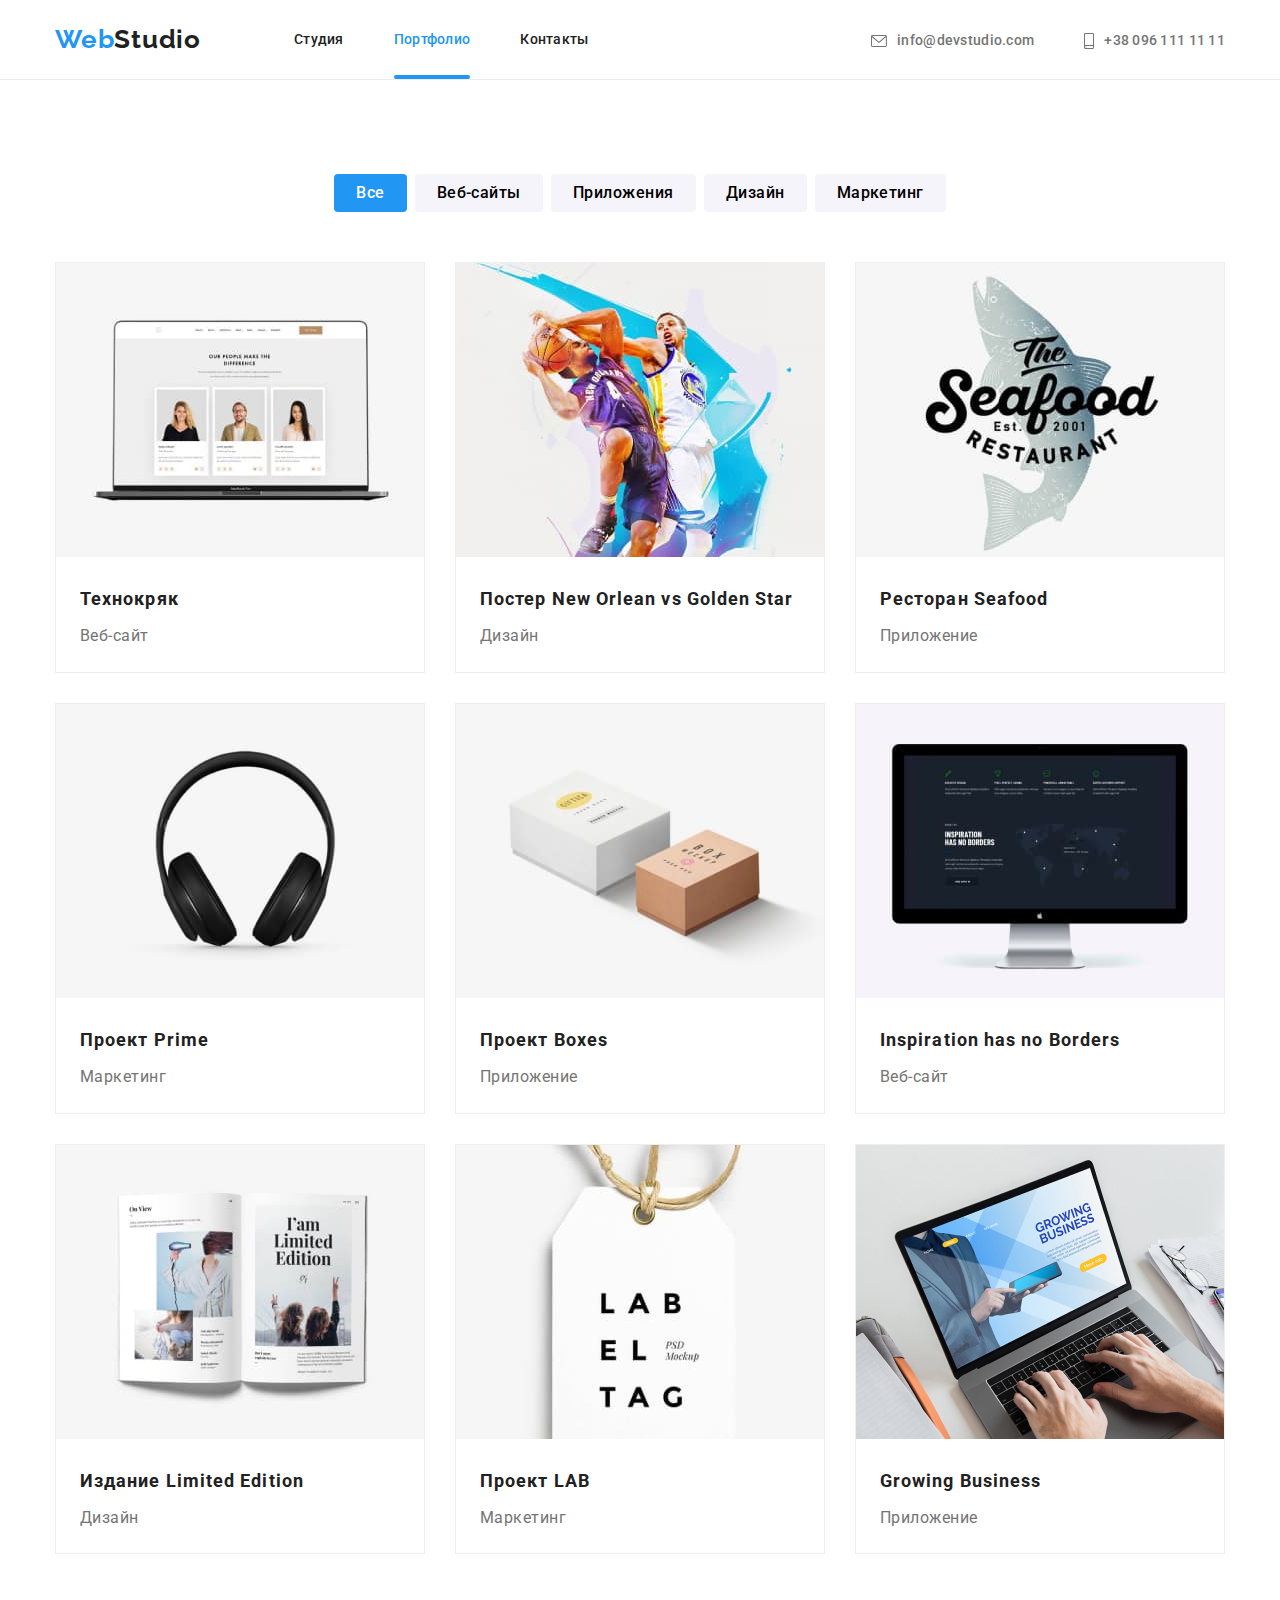
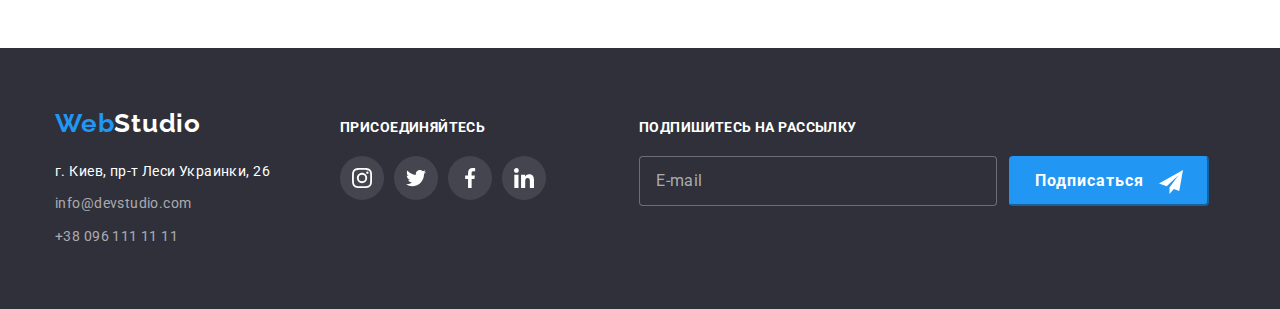
==== portfolio.html @ 37404b01 "Initial commit" ====
<!DOCTYPE html>
<html lang="ru">
<head>
    <meta charset="UTF-8">
    <meta http-equiv="X-UA-Compatible" content="IE=edge">
    <meta name="viewport" content="width=device-width, initial-scale=1.0">
    <title>WebStudio</title>
    <link rel="preconnect" href="https://fonts.googleapis.com">
    <link rel="preconnect" href="https://fonts.gstatic.com" crossorigin>
    <link href="https://fonts.googleapis.com/css2?family=Raleway:wght@700&family=Roboto:wght@400;500;700;900&display=swap" rel="stylesheet">
    <link rel="stylesheet" href="https://cdnjs.cloudflare.com/ajax/libs/modern-normalize/1.1.0/modern-normalize.min.css">
    <link rel="stylesheet" href="./css/styles.css">
    </head>
        <body>
            <header class="header-style">
                <div class="container main-nav">
                    <nav class="main-nav">
                        <a class="logo-head" href="/"><span class="logo-one">Web</span><span class="logo-dark">Studio</span></a>
                        <ul class="site-nav list">
                            <li class="item"><a href="./index.html" class="link">Студия</a></li>
                            <li class="item"><a href="./portfolio.html" class="link current">Портфолио</a></li>
                            <li class="item"><a href="#" class="link">Контакты</a></li>
                        </ul>
                    </nav>
                    <ul class="info list">
                        <li class="item">
                            <a class="link" href="mailto:info@devstudio.com"><svg class="info-svg" width="16" height="12">
                                    <use href="./images/icons.svg#icon-envelope"></use>
                                </svg>info@devstudio.com</a>
                        </li>
                        <li class="item">
                            <a class="link" href="tel:+380961111111"><svg class="info-svg" width="10" height="16">
                                    <use href="./images/icons.svg#icon-smartphone"></use>
                                </svg>+38 096 111 11 11</a>
                        </li>
                    </ul>
                </div>
            </header>
         <main>
        <section class="carousel">
            <div class="container">
            <!-- Надо спрятать H1 -->
            <h1 class="visually-hidden">Спрячем</h1>
            <ul class="list-button list">
                <li class="item"><button type="button" class="list-filter current">Все</button></li>
                <li class="item"><button type="button" class="list-filter">Веб-сайты</button></li>
                <li class="item"><button type="button" class="list-filter">Приложения</button></li>
                <li class="item"><button type="button" class="list-filter">Дизайн</button></li>
                <li class="item"><button type="button" class="list-filter">Маркетинг</button></li>
            </ul>
            </div>
            <div class="container">
                <ul class="examples list">
                <li class="examples-item">
                    <div class="examples-thumb">
                        <img src="./images/img-portfolio-1.jpg" width="370" height="294" alt="ноутбук">
                        <div class="examples-overlay" >
                        <p class="overflow-text">Ресурс предлагает комплексные предложения с разным уровнем функционала и сервисов. Все это позволит посетителю получить исчерпывающие сведения о компании или частном лице.</p>
                        </div>
                    </div>
                    <div class="block-style">
                        <h2 class="examples-hero">Технокряк</h2>
                        <p class="examples-text">Веб-сайт</p>
                    </div>
                </li>
                <li class="examples-item">
                    <div class="examples-thumb">
                    <img src="./images/img-portfolio-2.jpg" width="370" height="294" alt="два баскетболиcта">
                    <div class="examples-overlay">
                        <p class="overflow-text">Ресурс предлагает комплексные предложения с разным уровнем функционала и сервисов. Все это позволит посетителю получить исчерпывающие сведения о компании или частном лице.</p>
                    </div>
                    </div>
                    <div class="block-style">
                    <h2 class="examples-hero">Постер New Orlean vs Golden Star</h2>
                    <p class="examples-text">Дизайн</p>
                    </div>
                </li>
                <li class="examples-item">
                    <div class="examples-thumb">
                    <img src="./images/img-portfolio-3.jpg" width="370" height="294" alt="логотип ресторана Seafood">
                    <div class="examples-overlay">
                        <p class="overflow-text">Ресурс предлагает комплексные предложения с разным уровнем функционала и сервисов. Все это позволит посетителю получить исчерпывающие сведения о компании или частном лице.</p>
                    </div>
                    </div>
                    <div class="block-style">
                    <h2 class="examples-hero">Ресторан Seafood</h2>
                    <p class="examples-text">Приложение</p>
                    </div>
                </li>
                <li class="examples-item">
                    <div class="examples-thumb">
                    <img src="./images/img-portfolio-4.jpg" width="370" height="294" alt="наушники">
                    <div class="examples-overlay">
                        <p class="overflow-text">Ресурс предлагает комплексные предложения с разным уровнем функционала и сервисов. Все это позволит посетителю получить исчерпывающие сведения о компании или частном лице.</p>
                    </div>
                    </div>
                    <div class="block-style">
                    <h2 class="examples-hero">Проект Prime</h2>
                    <p class="examples-text">Маркетинг</p>
                    </div>
                </li>
                <li class="examples-item">
                    <div class="examples-thumb">
                    <img src="./images/img-portfolio-5.jpg" width="370" height="294" alt="упаковочные коробки">
                    <div class="examples-overlay">
                        <p class="overflow-text">Ресурс предлагает комплексные предложения с разным уровнем функционала и сервисов. Все это позволит посетителю получить исчерпывающие сведения о компании или частном лице.</p>
                    </div>
                    </div>
                    <div class="block-style">
                    <h2 class="examples-hero">Проект Boxes</h2>
                    <p class="examples-text">Приложение</p>
                    </div>
                </li>
                <li class="examples-item">
                    <div class="examples-thumb">
                    <img src="./images/img-portfolio-6.jpg" width="370" height="294" alt="монитор">
                    <div class="examples-overlay">
                        <p class="overflow-text">Ресурс предлагает комплексные предложения с разным уровнем функционала и сервисов. Все это позволит посетителю получить исчерпывающие сведения о компании или частном лице.</p>
                    </div>
                    </div>
                    <div class="block-style">
                    <h2 class="examples-hero" lang="en">Inspiration has no Borders</h2>
                    <p class="examples-text">Веб-сайт</p>
                    </div>
                </li>
                <li class="examples-item">
                    <div class="examples-thumb">
                    <img src="./images/img-portfolio-7.jpg" width="370" height="294" alt="журнал">
                    <div class="examples-overlay">
                        <p class="overflow-text">Ресурс предлагает комплексные предложения с разным уровнем функционала и сервисов. Все это позволит посетителю получить исчерпывающие сведения о компании или частном лице.</p>
                    </div>
                    </div>
                    <div class="block-style">
                    <h2 class="examples-hero">Издание Limited Edition</h2>
                    <p class="examples-text">Дизайн</p>
                    </div>
                </li>
                <li class="examples-item">
                    <div class="examples-thumb">
                    <img src="./images/img-portfolio-8.jpg" width="370" height="294" alt="бирка с названием лейбла">
                    <div class="examples-overlay">
                        <p class="overflow-text">Ресурс предлагает комплексные предложения с разным уровнем функционала и сервисов. Все это позволит посетителю получить исчерпывающие сведения о компании или частном лице.</p>
                    </div>
                    </div>
                    <div class="block-style">
                    <h2 class="examples-hero">Проект LAB</h2>
                    <p class="examples-text">Маркетинг</p>
                    </div>
                </li>
                <li class="examples-item">
                    <div class="examples-thumb">
                    <img src="./images/img-portfolio-9.jpg" width="370" height="294" alt="руки на клавиатуре ноутбука">
                    <div class="examples-overlay">
                        <p class="overflow-text">Ресурс предлагает комплексные предложения с разным уровнем функционала и сервисов. Все это позволит посетителю получить исчерпывающие сведения о компании или частном лице.</p>
                    </div>
                    </div>
                    <div class="block-style">
                    <h2 class="examples-hero" lang="en">Growing Business</h2>
                    <p class="examples-text">Приложение</p>
                    </div>
                </li>
                </ul>
                </div>
        </section>
    </main>
     <footer class="footer">
            <div class="container footer">
                <div class="adress-item">
                    <a class="logo-footer" href="/"><span class="logo-one">Web</span><span class="logo-white">Studio</span></a>
                    <address class="address">
                    <a class="address-location" href="https://goo.gl/maps/Z3MZNtVe45XxFBUFA" target="_blank" rel="noopener noreferrer ">г. Киев, пр-т Леси Украинки, 26</a>
                    <a class="address-info" href="mailto:info@devstudio.com">info@devstudio.com</a>
                    <a class="address-info" href="tel:+380961111111">+38 096 111 11 11</a>
                    </address>
                </div>
                <div class="social-item">
                    <h3 class="join-hero">ПРИСОЕДИНЯЙТЕСЬ</h3>
                        <div class="join-link">
                        <a class="link" href="#">
                            <svg class="join-svg" width="20" height="20">
                                <use href="./images/icons.svg#icon-instagram"></use>
                            </svg>
                        </a>
                        <a class="link" href="#">
                            <svg class="join-svg" width="20" height="20">
                                <use href="./images/icons.svg#icon-twitter"></use>
                            </svg>
                        </a>
                        <a class="link" href="#">
                            <svg class="join-svg" width="20" height="20">
                                <use href="./images/icons.svg#icon-facebook"></use>
                            </svg>
                        </a>
                        <a class="link" href="#">
                            <svg class="join-svg" width="20" height="20">
                                <use href="./images/icons.svg#icon-linkedin"></use>
                            </svg>
                        </a>
                        </div>
                    </div>
                    <div class="service-form">
                        <h3 class="mailing-hero">Подпишитесь на рассылку</h3>
                        <div>
                            <form class="input-form">
                                <div class="input-style">
                                    <label for="mail"></label>
                                    <input type="email" name="mail" id="mail" placeholder="E-mail">
                                    <div class="button-style">
                                        <button class="mailing-button" type="submit">Подписаться
                                            <svg class="service-icon" width="24" height="24">
                                                <use href="./images/icons.svg#icon-telegram"></use>
                                            </svg>
                                        </button>
                                    </div>
                                </div>
                        </div>
                </div>
        </footer>
</body>
</html>
---- css/styles.css ----
:root {
    --primary-text-color: #757575;
    --secondary-text-color: #212121;
    --color-logo: #2196F3;
    --white-color: #ffffff;
    --cursor-default: default;

}
body {
    font-family: 'Roboto', sans-serif, 'Arial', sans-serif;
    color: var(--primary-text-color);
    background-color: var(--white-color);
                            
}
.visually-hidden {
    position: absolute;
    width: 1px;
    height: 1px;
    margin: -1px;
    border: 0;
    padding: 0;
    white-space: nowrap;
    clip-path: inset(100%);
    clip: rect(0 0 0 0);
    overflow: hidden;
}
.list {
    list-style: none;
    margin: 0;
    padding: 0;
}                      
.container {
    width: 1200px;
    padding-left: 15px;
    padding-right: 15px;
    margin: 0 auto;
}
                                /* Header section */
.header-style {
    border-bottom: 1px solid #ECECEC;
}
.main-nav {
    display: flex;
    align-items: center;
}
                                    /* Logo */
.logo-head {
    text-decoration: none;
    cursor: var(--cursor-default);
}
.logo-one {
    color: var(--color-logo);
    font-family: 'Raleway';
    font-weight: 700;
    font-size: 26px;
    line-height: 1.2;
    letter-spacing: 0.03em;
}
.logo-dark {
    color: var(--secondary-text-color);
    font-family: 'Raleway';
    font-weight: 700;
    font-size: 26px;
    line-height: 1.2;
    letter-spacing: 0.03em;
}
                                /*  Site nav */
.site-nav {
    display: flex;
    margin-left: 93px;
}
.site-nav .item + .item {
    margin-left: 50px;
}
.site-nav .link {
    position: relative;
    display: block;
    color: var(--secondary-text-color);
    font-weight: 500;
    font-size: 14px;
    line-height: 1.1;
    letter-spacing: 0.02em;
    text-decoration: none;
    cursor: var(--cursor-default);
    padding-top: 32px;
    padding-bottom: 32px;
    transition: 250ms cubic-bezier(0.4, 0, 0.2, 1);
}
.site-nav .link.current {
    color: var(--color-logo);
}
.site-nav .link.current::after  {
    content: '';
    position: absolute;
    bottom: 0;
    display: block;
    width: 100%;
    height: 4px;
    background-color: var(--color-logo);
    border-radius: 2px;
    opacity: 1;
}
.site-nav .link::after {
    content: '';
    position: absolute;
    bottom: 0;
    display: block;
    width: 100%;
    height: 4px;
    background-color: var(--color-logo);
    border-radius: 2px;
    transition: 250ms cubic-bezier(0.4, 0, 0.2, 1);
    opacity: 0;
}
.site-nav .link:hover::after,
.site-nav .link:focus::after {
    content: '';
    position: absolute;
    bottom: 0;
    display: block;
    width: 100%;
    height: 4px;
    background-color: var(--color-logo);
    border-radius: 2px;
    transition: 250ms cubic-bezier(0.4, 0, 0.2, 1);
    opacity: 1;
}
.site-nav .link:hover, 
.site-nav .link:focus {
    color: var(--color-logo);
}

                                /* Info nav */
.info {
    display: flex;
    margin-left: auto;
}
.item {
    align-items: center;
}
.info-svg {
    margin-right: 10px;
    vertical-align: middle;
}
.info-svg .item + .item {
    margin-left: 10px;
}
.info .link {
    color: var(--primary-text-color);
    fill: #757575;
    font-weight: 500;
    font-size: 14px;
    line-height: 1.1;
    letter-spacing: 0.02em;
    text-decoration: none;
    cursor: var(--cursor-default);
    transition: 250ms cubic-bezier(0.4, 0, 0.2, 1);
}
.info .item + .item {
    margin-left: 50px;
}
.item .link:hover, 
.item .link:focus {
    fill: var(--color-logo);
    color: var(--color-logo);
    transition: 250ms cubic-bezier(0.4, 0, 0.2, 1);
}
                                /* Servis section */
.service {
    background-image: linear-gradient(to top, rgba(47, 48, 58, 0.4), rgba(47, 48, 58, 0.4)), url(../images/Background-Img.jpg);
    background-repeat: no-repeat;
    background-size: cover;
    background-position: center;
    max-width: 1600px;
    margin-left: auto;
    margin-right: auto;
    background-color: #2F303A;
    text-align: center;
    padding-bottom: 200px;
    padding-top: 200px;
}
.service-hero {
    margin-top: 0;
    margin-bottom: 30px;
    color: var(--white-color);
    font-weight: 900;
    font-size: 44px;
    line-height: 1.4;
    letter-spacing: 0.06em;
    text-transform: uppercase;
}
.service-button {
    font-family: 'Roboto';
    font-weight: 700;
    font-size: 16px;
    line-height: 1.9;
    letter-spacing: 0.06em;
    cursor: pointer;
    padding: 10px 32px;
}
.service button {
    color: var(--white-color);
    background: var(--color-logo);
    box-shadow: 0px 4px 4px rgba(0, 0, 0, 0.15);
    border-radius: 4px;
}
.backdrop {
    position: fixed;
    top: 0;
    left: 0;
    width: 100%;
    height: 100%;
    background-color: rgba(0, 0, 0, 0.2);
    transition: 250ms cubic-bezier(0.4, 0, 0.2, 1);
    z-index: 2;
}
.backdrop.is-hidden {
    pointer-events: none;
    opacity: 0;
    transform: scale(1.25) ;
    background-color: rgba(33, 150, 243, 0.75);
    transition: 250ms cubic-bezier(0.4, 0, 0.2, 1);
}
.modal {
    position: absolute;
    top: 50%;
    left: 50%;
    transform: translate(-50%, -50%);
    width: 528px;
    height: 581px;
    background-color: var(--white-color);
    box-shadow: 0px 1px 3px rgba(0, 0, 0, 0.12),
                0px 1px 1px rgba(0, 0, 0, 0.14),
                0px 2px 1px rgba(0, 0, 0, 0.2);
    border-radius: 4px;
}
.button-close {
    position: absolute;
    top: 8px;
    right: 8px;
    width: 30px;
    height: 30px;
    background-color: var(--white-color);
    border-radius: 50%;
    border: 1px solid rgba(0, 0, 0, 0.1);
    transition: 250ms cubic-bezier(0.4, 0, 0.2, 1);
}
.button-close:focus,
.button-close:hover {
    fill: var(--color-logo);
    cursor: pointer;
    transition: 250ms cubic-bezier(0.4, 0, 0.2, 1);
}
.modal-hero {
    font-family: 'Roboto';
    font-style: normal;
    font-weight: 700;
    font-size: 20px;
    line-height: 1.15;
    letter-spacing: 0.03em;
    color: var(--secondary-text-color);
    text-align: center;
    margin-top: 40px;
    margin-right: 40px;
    margin-left: 40px;
    margin-bottom: 12px;
    padding: 0;
}
.form {
    width: 448px;
    margin-left: auto;
    margin-right: auto;
}
.form-item {
    display: flex;
    flex-direction: column;
    margin-bottom: 10px;
}
.form-item label {
    font-family: 'Roboto';
    font-weight: 400;
    font-size: 12px;
    line-height: 1.2;
    margin-bottom: 4px;
    letter-spacing: 0.01em;
    color: var(--primary-text-color);
}
.form-input {
    width: 100%;
    height: 40px;
    padding: 12px;
    padding-left: 42px;
    margin: 0;
    border: 1px solid rgba(33, 33, 33, 0.2);
    border-radius: 4px;
    transition: 250ms cubic-bezier(0.4, 0, 0.2, 1);
}
.form-border {
    position: relative;
    transition: 250ms cubic-bezier(0.4, 0, 0.2, 1);
}
.form-icon {
    position: absolute;
    left: 15px;
    bottom: 11px;
}
.form-border:hover,
.form-border:focus {
    fill: var(--color-logo);
    transition: 250ms cubic-bezier(0.4, 0, 0.2, 1);
}
.form-input:hover,
.form-input:focus-within {
    border-color: var(--color-logo);
    outline: var(--color-logo);
    transition: 250ms cubic-bezier(0.4, 0, 0.2, 1);
}
.form-input:hover,
.form-input:focus + .form-icon{  
    fill: var(--color-logo);
    cursor: pointer;
}
.form-coments input::placeholder {
    color: rgba(117, 117, 117, 0.5);
    font-size: 14px;
    line-height: 1.1;
    letter-spacing: 0.01em;
}
.form-comments {
    display: flex;
    flex-direction: column;
    font-family: 'Roboto';
    font-weight: 400;
    font-size: 12px;
    line-height: 1.2;
    margin-bottom: 4px;
    letter-spacing: 0.01em;
    color: var(--primary-text-color);
    margin-bottom: 20px;
}
.form-comments label {
    margin-bottom: 4px;
}
textarea {
    resize: none;
    height: 120px;
}
.form-coments {
    padding: 12px 16px;
    border: 1px solid rgba(33, 33, 33, 0.2);
    border-radius: 4px;
    font-family: 'Roboto';
    font-weight: 400;
    font-size: 12px;
    line-height: 1.2;
    letter-spacing: 0.01em;
    transition: 250ms cubic-bezier(0.4, 0, 0.2, 1);
}
.form-coments:hover,
.form-coments:focus-within {
    outline: var(--color-logo);
    cursor: pointer;
    border: 1px solid var(--color-logo);
    transition: 250ms cubic-bezier(0.4, 0, 0.2, 1);
}
.form-check label {
    font-size: 14px;
    line-height: 1.7;
    letter-spacing: 0.03em;
    color: var(--primary-text-color);
}
.form-check {
    display: flex;
    align-items: center;
    justify-content: center;
    margin-bottom: 30px;
}
.treaty-check {
    color: var(--color-logo);
    font-size: 14px;
    line-height: 1.7;
    letter-spacing: 0.03em;
}
.input-check {
    appearance: none;
    position: absolute;
}
.label-check {
    display: flex;
    align-items: center;
}
.icon-check {
    display: inline-block;
    margin-right: 8px;
    border: 2px solid var(--secondary-text-color);
    border-radius: 2px;
    transition: 250ms cubic-bezier(0.4, 0, 0.2, 1);
}
.input-check:checked + .icon-check {
    background-color: var(--color-logo);
    padding-right: 1px;
    border: none;
    transition: 250ms cubic-bezier(0.4, 0, 0.2, 1);
}
.icon-check:hover {
    border-color: var(--color-logo);
    transition: 250ms cubic-bezier(0.4, 0, 0.2, 1);
}
.button-submit {
    display: block;
    margin: 0 auto;
    width: 200px;
    height: 50px;
    background-color: var(--color-logo);
    box-shadow: 0px 4px 4px rgba(0, 0, 0, 0.15);
    border-radius: 4px;
    border-color: var(--color-logo);
    padding: 0;
    font-family: 'Roboto';
    font-style: normal;
    font-weight: 700;
    font-size: 16px;
    line-height: 1.9;
    letter-spacing: 0.06em;
    color: var(--white-color);
    cursor: pointer;
}
                                /* Benefits section */
.benefits-list {
    display: flex;  
}
.benefits .item + .item {
    margin-left: 30px;
}
.benefits {
    padding-top: 94px;
    padding-bottom: 94px;
}
.benefits-style {
    display: flex;
    justify-content: center;
    align-items: center;
    border-radius: 4px;
    background-color: #F5F4FA;
    margin-bottom: 30px;
    width: 270px;
    height: 120px;
}
.benefits-hero {
    color: var(--secondary-text-color);
    font-size: 14px;
    line-height: 1.1;
    letter-spacing: 0.03em;
    text-transform: uppercase;
    margin-top: 0;
    margin-bottom: 10px;
}
.benefits-text {
    color: var(--primary-text-color);
    font-size: 14px;
    line-height: 1.7;
    letter-spacing: 0.03em;
    margin-top: 0;
    margin-bottom: 0;
}
                                /* Work section */
.work-list {
    display: flex;
    align-items: flex-end;
}
.work-list .work-img {
    display: flex;
    align-items: flex-end;
}
.work {
    padding-bottom: 94px;
}
.work-hero {
    margin-top: 0;
    margin-bottom: 50px;
    color: var(--secondary-text-color);
    font-size: 36px;
    line-height: 1.2;
    text-align: center;
    letter-spacing: 0.03em;
}
.work-list .item + .item {
    margin-left: 30px;
}
.work-list .item{
    position: relative;
    display: block;
    max-width: 100%;
}
.work-list .item::after {
    content: '';
    position: absolute;
    width: 370px;
    height: 70px;
    left: 0;
    bottom: 0;
    background-color: rgba(47, 48, 58, 0.8);
}
.work-name {
    display: block;
    position: absolute;
    left: 83px;
    bottom: 31px;
    color: var(--white-color);
    font-weight: 700;
    font-size: 14px;
    line-height: 1.1px;
    letter-spacing: 0.03em;
    text-transform: uppercase;
    z-index: 1;
}
                                /* Team section */
.team {
    background-color: #F5F4FA;
    padding-top: 94px;
    padding-bottom: 94px;
}
.team-list {
    display: flex;
}
.team-list .item {
    border: 1px solid inherit;
    background: var(--white-color);
    box-shadow: 0px 1px 3px rgba(0, 0, 0, 0.12),
                0px 1px 1px rgba(0, 0, 0, 0.14),
                0px 2px 1px rgba(0, 0, 0, 0.2);
    border-radius: 0px 0px 4px 4px;
}
.team-list .item + .item {
    margin-left: 30px;
}
.team-hero {
    color: var(--secondary-text-color);
    font-size: 36px;
    line-height: 1.2;
    text-align: center;
    letter-spacing: 0.03em;
    margin-top: 0;
    margin-bottom: 50px;
}
.team-name {
    color: var(--secondary-text-color);
    font-weight: 500;
    font-size: 16px;
    line-height: 1.2;
    text-align: center;
    letter-spacing: 0.03em;
    margin-top: 0;
    margin-bottom: 10px;
}
.team-position {
    color: var(--primary-text-color);
    font-size: 16px;
    line-height: 1.2;
    text-align: center;
    letter-spacing: 0.03em;
    margin: 0;
}
.team-list .team-style {
    padding-top: 30px;
    padding-bottom: 16px;
}                                    
    
                                     /* Social content */
.link-svg {
    display: block;
    margin: 0 auto;
    padding: -12px;
}
.social-button {
    display: flex;
    justify-content: center; 
    margin-bottom: 30px;
}
.social-button .link {
    fill: #AFB1B8;
    padding: 12px 12px;
    border-radius: 50%;
    transition: 250ms cubic-bezier(0.4, 0, 0.2, 1);
}
.social-button .link + .link {
    margin-left: 10px;
}
.social-button .link:hover,
.social-button .link:focus {
    fill: var(--white-color);
    background-color: var(--color-logo);
    outline: none;
    transition: 250ms cubic-bezier(0.4, 0, 0.2, 1);
}
                                /* Clients section */
.clients {
    padding-top: 94px;
    padding-bottom: 94px;
}
.clients-list {
    display: flex;
    justify-content: center;
    align-items: center;
    margin-top: 50px;
}
.clients-item:not(:last-child) {
    margin-right: 30px;
}
.clients-link {
    display: flex;
    justify-content: center;
    align-items: center;
    fill: #AFB1B8;
    border: 1px solid #AFB1B8;
    border-radius: 4px;
    width: 170px;
    height: 92px;
    transition: 250ms cubic-bezier(0.4, 0, 0.2, 1);
}
.clients-link:hover,
.clients-link:focus {
    border-color: var(--color-logo);
    fill: var(--color-logo);
    outline: none;
    transition: 250ms cubic-bezier(0.4, 0, 0.2, 1);
}
                                /* Footer section */
.footer .logo-footer {
    display: block;
    margin-bottom: 20px;
    text-decoration: none;
    cursor: var(--cursor-default);
}
.address a {
    display: block;
    margin-bottom: 9px;
}
.address a:last-child {
    margin-bottom: 0;
}
.footer .container {
    padding-top: 0;
    padding-bottom: 0;
}
.logo-white {
    color: var(--white-color);
    font-family: 'Raleway';
    font-weight: 700;
    font-size: 26px;
    line-height: 1.2;
    letter-spacing: 0.03em;
}
.footer {
    background-color: #2F303A;
    padding-top: 60px;
    padding-bottom: 60px;
}
.address-location {
    color: var(--white-color);
    font-size: 14px;
    line-height: 1.7;
    letter-spacing: 0.03em;
}
.address-info {
    color: rgba(255, 255, 255, 0.6);
    font-size: 14px;
    line-height: 1.7;
    letter-spacing: 0.03em;
}
.address a {
    text-decoration: none;
    font-style: normal;
    cursor: var(--cursor-default);
    transition: 250ms cubic-bezier(0.4, 0, 0.2, 1);
}
.address a:hover,
.address a:focus {
    color: var(--color-logo);
    transition: 250ms cubic-bezier(0.4, 0, 0.2, 1);
}
                                    /* Social section */        
.footer {
    display: flex;
}
.adress-item {
    display: flex;
    flex-direction: column;
}
.join-hero {
    display: flex;
    margin-top: 12px;
    margin-bottom: 20px;
    font-weight: 700;
    font-size: 14px;
    line-height: 1.1;
    letter-spacing: 0.03em;
    text-transform: uppercase;
    color: var(--white-color);
}
.social-item {
    display: flex;
    flex-direction: column;
    margin-left: 70px;
}
.join-link {
    display: flex;
}
.join-svg {
    display: block;
    margin: 0 auto;
}
.social-item .link {
    display: flex;
    width: 44px;
    height: 44px;
    justify-content: center;
    align-items: center;
    border-radius: 50%;
    background: rgba(255, 255, 255, 0.1);
    fill: var(--white-color);
    outline: none;
    transition: 250ms cubic-bezier(0.4, 0, 0.2, 1);
}
.social-item .link+.link {
    margin-left: 10px;
}
.social-item .link:hover,
.social-item .link:focus {
    background-color: var(--color-logo);
    fill: var(--white-color);
    transition: 250ms cubic-bezier(0.4, 0, 0.2, 1);
}
                                      /* Mailing form section */
.service-form {
    margin-left: 93px;
    display: flex;
    flex-direction: column;
}
.mailing-hero {
    margin-top: 12px;
    margin-bottom: 20px;
    font-weight: 700;
    font-size: 14px;
    line-height: 1.1;
    letter-spacing: 0.03em;
    color: var(--white-color);
    text-transform: uppercase;
}
.input-style {
    display: flex;
} 
.input-style input {
    font-family: 'Roboto';
    font-style: normal;
    font-size: 16px;
    line-height: 1.25px;
    letter-spacing: 0.03em;
    padding: 15px;
    padding-left: 16px;
    width: 358px;
    height: 50px;
    border-radius: 4px;
    color: var(--white-color);
    background-color: #2F303A;
    border: 1px solid rgba(255, 255, 255, 0.3);
}
.input-style input::placeholder {
    color: rgba(255, 255, 255, 0.6);
}
.mailing-button {
    padding: 0;
    margin-left: 12px;
    width: 200px;
    height: 50px;
    font-weight: 700;
    font-size: 16px;
    line-height: 1.87;
    letter-spacing: 0.06em;
    border-color: var(--color-logo);
    border-radius: 4px;
    color: var(--white-color);
    background-color: var(--color-logo);
} 
.button-style {
    display: flex;
}
.service-icon {
    margin-left: 10px;
    vertical-align: middle;
}

                                    /* Страница Портфолио */

                                        /* Фильтр */
.carousel {
    padding-top: 94px;
    padding-bottom: 94px;
}
.list-button {
    display: flex;  
    justify-content: center;
    margin-bottom: 50px;
}
.list-filter {
    display: inline-block;
    font-family: 'Roboto';
    font-style: normal;
    font-weight: 500;
    font-size: 16px;
    line-height: 1.6;
    letter-spacing: 0.03em;
    background-color: #F5F4FA;
    border-radius: 4px;
    border: inherit;
    padding: 6px 22px;
    transition: 250ms cubic-bezier(0.4, 0, 0.2, 1);
}
.list-button .item + .item {
    margin-left: 8px;
}
.list-button .current {
    color: var(--white-color);
    background-color: var(--color-logo);
}
 .list-button button:hover,
 .list-button button:focus {
    outline: none;
    color: var(--white-color);
    background-color: var(--color-logo);
    box-shadow: 0px 3px 1px rgba(0, 0, 0, 0.1),
                0px 1px 2px rgba(0, 0, 0, 0.08),
                0px 2px 2px rgba(0, 0, 0, 0.12);
    transition: 250ms cubic-bezier(0.4, 0, 0.2, 1);
}
                                        /* Портфолио */

.examples-hero {
    color: var(--secondary-text-color);
    font-size: 18px;
    line-height: 2;
    letter-spacing: 0.06em;
    margin-top: 0;
    margin-bottom: 4px;
}
.examples-text {
    color: var(--primary-text-color);
    font-size: 16px;
    line-height: 1.9;
    letter-spacing: 0.03em;
    margin-top: 0;
    margin-bottom: 0;
}
.examples {
    display: flex;
    flex-wrap: wrap;
}
.examples-item {
    display: block;
    border: 1px solid #EEEEEE;
    width: 370px;
    margin-right: 30px;
    margin-bottom: 30px;
    transition: 250ms cubic-bezier(0.4, 0, 0.2, 1);
}
.exemples-img {
    display: flex;
}
.examples-thumb {
    position: relative;
    overflow: hidden;
}
.examples-overlay { 
    position: absolute;
    top: 0;
    bottom: 0;
    width: 100%;
    height: 100%;
    transform: translateY(100%);
    background-color: rgba(33, 150, 243, 0.9);
    transition: 250ms cubic-bezier(0.4, 0, 0.2, 1);
}
.overflow-text {
    position: absolute;
    top: 63px;
    left: 24px;
    bottom: 63px;
    right: 24px;
    padding: 0;
    margin: 0;
    font-style: normal;
    font-weight: 400;
    font-size: 18px;
    line-height: 1.6;
    letter-spacing: 0.03em;
    color: var(--white-color);
}
.block-style {
    display: block;
    padding-left: 24px;
    padding-top: 20px;
    padding-bottom: 20px;
}
.examples-item:hover {
    box-shadow: 0px 1px 1px rgba(0, 0, 0, 0.12),
                0px 4px 4px rgba(0, 0, 0, 0.06),
                1px 4px 6px rgba(0, 0, 0, 0.16);
    transition: 250ms cubic-bezier(0.4, 0, 0.2, 1);        
}
.examples-item:hover .examples-overlay {
    transform: translateY(0);
    transition: 250ms cubic-bezier(0.4, 0, 0.2, 1);
}
.examples-item:nth-child(3n) {
    margin-right: 0;
}
.examples-item:nth-last-child(-n + 3) {
    margin-bottom: 0;
}
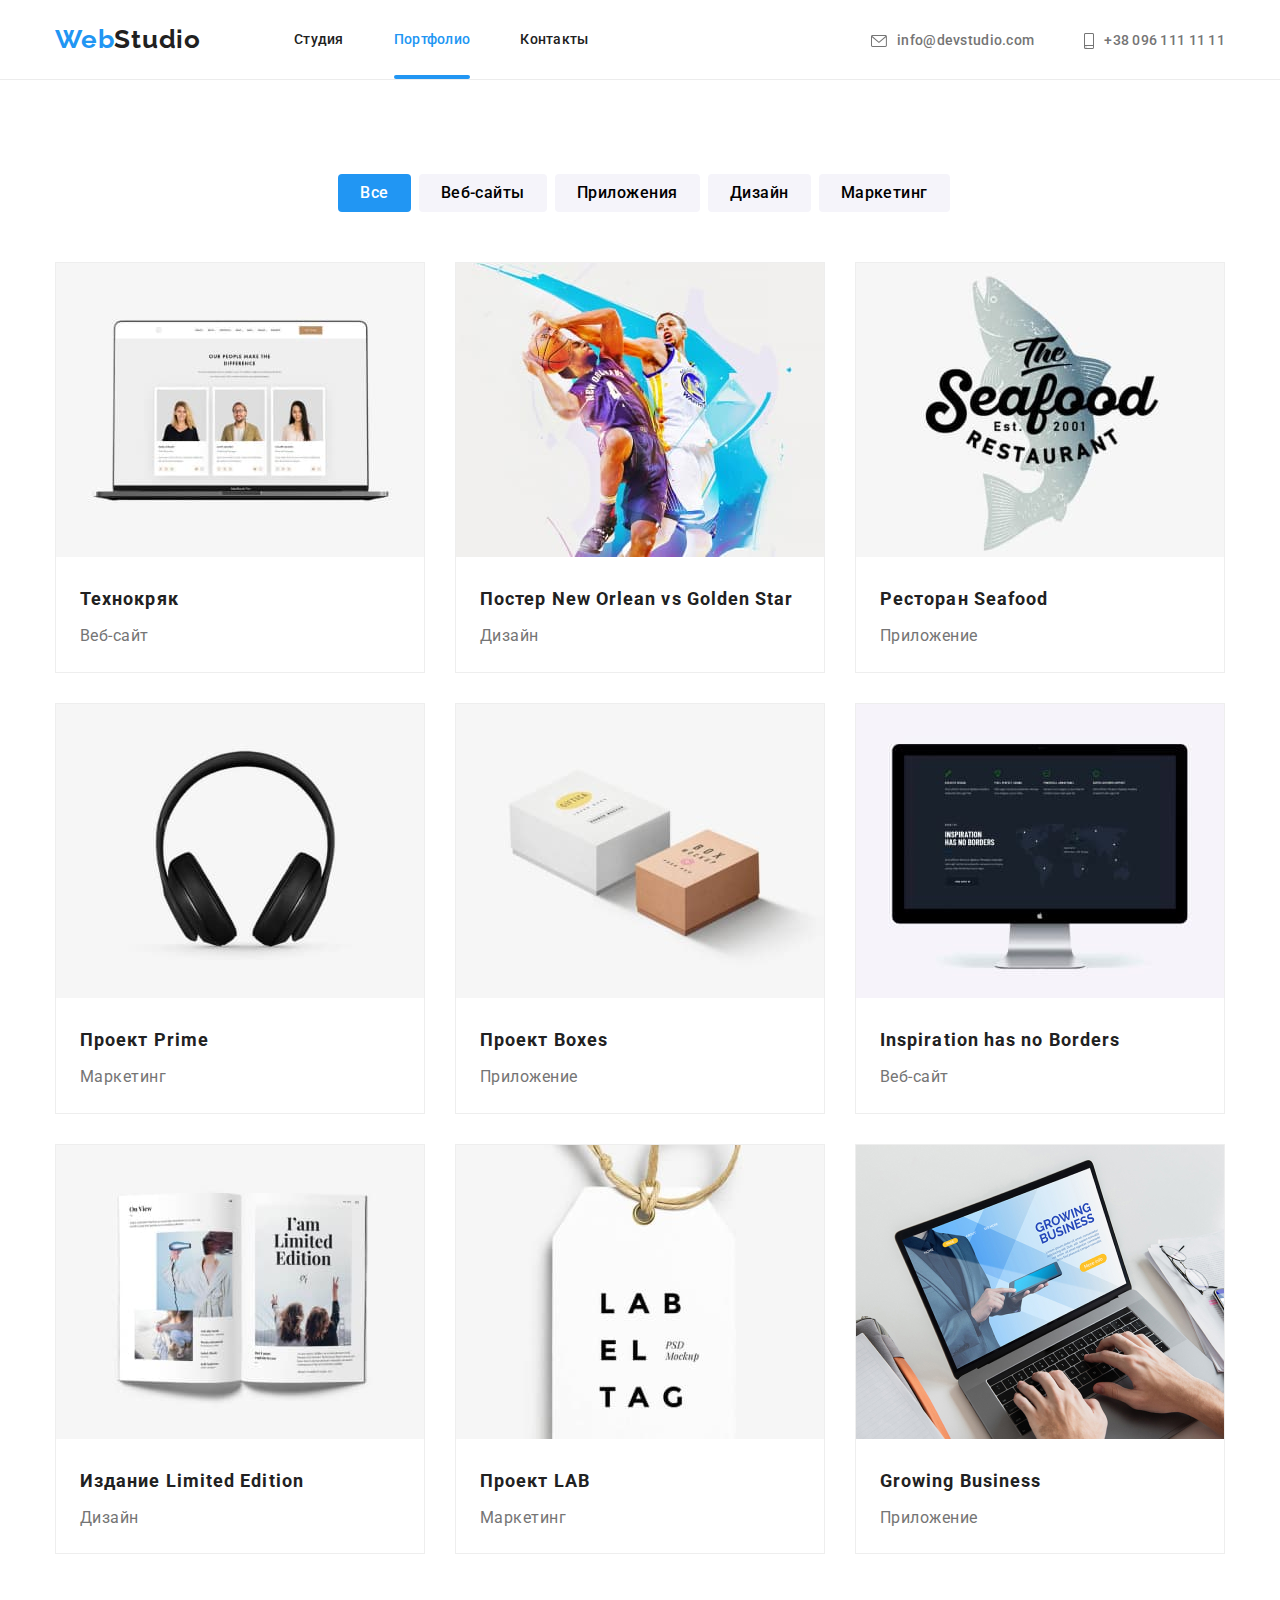
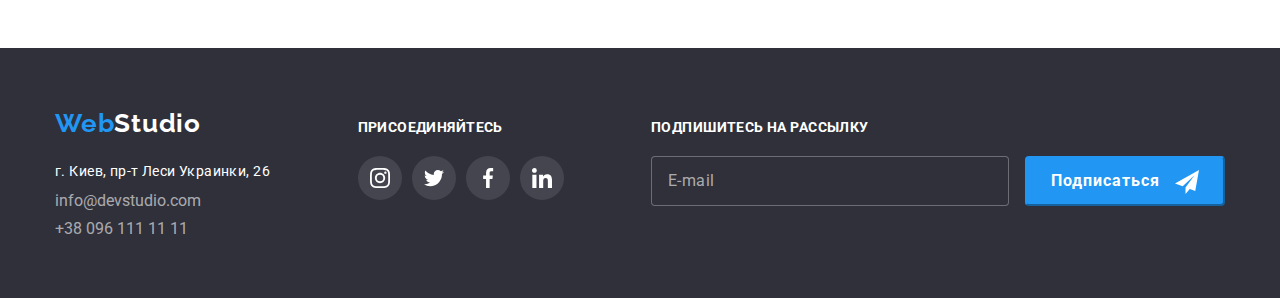
==== commit 35f38192: "Страница Портфолио БЕМ" ====
--- a/portfolio.html
+++ b/portfolio.html
@@ -12,24 +12,25 @@
     <link rel="stylesheet" href="./css/styles.css">
     </head>
         <body>
-            <header class="header-style">
+            <header class="page-header">
                 <div class="container main-nav">
                     <nav class="main-nav">
-                        <a class="logo-head" href="/"><span class="logo-one">Web</span><span class="logo-dark">Studio</span></a>
+                        <a class="logo-head" href="/"><span class="logo-head__primary">Web</span><span
+                                class="logo-head__secondary">Studio</span></a>
                         <ul class="site-nav list">
-                            <li class="item"><a href="./index.html" class="link">Студия</a></li>
-                            <li class="item"><a href="./portfolio.html" class="link current">Портфолио</a></li>
-                            <li class="item"><a href="#" class="link">Контакты</a></li>
+                            <li class="site-nav__item"><a href="./index.html" class="site-nav__link">Студия</a></li>
+                            <li class="site-nav__item"><a href="./portfolio.html" class="site-nav__link_current">Портфолио</a></li>
+                            <li class="site-nav__item"><a href="#" class="site-nav__link">Контакты</a></li>
                         </ul>
                     </nav>
                     <ul class="info list">
-                        <li class="item">
-                            <a class="link" href="mailto:info@devstudio.com"><svg class="info-svg" width="16" height="12">
+                        <li class="info__item">
+                            <a class="info__link" href="mailto:info@devstudio.com"><svg class="info__icon" width="16" height="12">
                                     <use href="./images/icons.svg#icon-envelope"></use>
                                 </svg>info@devstudio.com</a>
                         </li>
-                        <li class="item">
-                            <a class="link" href="tel:+380961111111"><svg class="info-svg" width="10" height="16">
+                        <li class="info__item">
+                            <a class="info__link" href="tel:+380961111111"><svg class="info__icon" width="10" height="16">
                                     <use href="./images/icons.svg#icon-smartphone"></use>
                                 </svg>+38 096 111 11 11</a>
                         </li>
@@ -41,180 +42,178 @@
             <div class="container">
             <!-- Надо спрятать H1 -->
             <h1 class="visually-hidden">Спрячем</h1>
-            <ul class="list-button list">
-                <li class="item"><button type="button" class="list-filter current">Все</button></li>
-                <li class="item"><button type="button" class="list-filter">Веб-сайты</button></li>
-                <li class="item"><button type="button" class="list-filter">Приложения</button></li>
-                <li class="item"><button type="button" class="list-filter">Дизайн</button></li>
-                <li class="item"><button type="button" class="list-filter">Маркетинг</button></li>
+            <ul class="carousel__list list">
+                <li class="carousel__item"><button type="button" class="carousel__filter_current">Все</button></li>
+                <li class="carousel__item"><button type="button" class="carousel__filter">Веб-сайты</button></li>
+                <li class="carousel__item"><button type="button" class="carousel__filter">Приложения</button></li>
+                <li class="carousel__item"><button type="button" class="carousel__filter">Дизайн</button></li>
+                <li class="carousel__item"><button type="button" class="carousel__filter">Маркетинг</button></li>
             </ul>
             </div>
             <div class="container">
                 <ul class="examples list">
-                <li class="examples-item">
-                    <div class="examples-thumb">
+                <li class="examples__item">
+                    <div class="examples__thumb">
                         <img src="./images/img-portfolio-1.jpg" width="370" height="294" alt="ноутбук">
-                        <div class="examples-overlay" >
-                        <p class="overflow-text">Ресурс предлагает комплексные предложения с разным уровнем функционала и сервисов. Все это позволит посетителю получить исчерпывающие сведения о компании или частном лице.</p>
+                        <div class="examples-overlay">
+                        <p class="examples-overlay__text">Ресурс предлагает комплексные предложения с разным уровнем функционала и сервисов. Все это позволит посетителю получить исчерпывающие сведения о компании или частном лице.</p>
                         </div>
                     </div>
-                    <div class="block-style">
-                        <h2 class="examples-hero">Технокряк</h2>
-                        <p class="examples-text">Веб-сайт</p>
-                    </div>
-                </li>
-                <li class="examples-item">
-                    <div class="examples-thumb">
+                    <div class="examples__text">
+                        <h2 class="examples__title">Технокряк</h2>
+                        <p class="examples__name">Веб-сайт</p>
+                    </div>
+                </li>
+                <li class="examples__item">
+                    <div class="examples__thumb">
                     <img src="./images/img-portfolio-2.jpg" width="370" height="294" alt="два баскетболиcта">
                     <div class="examples-overlay">
-                        <p class="overflow-text">Ресурс предлагает комплексные предложения с разным уровнем функционала и сервисов. Все это позволит посетителю получить исчерпывающие сведения о компании или частном лице.</p>
-                    </div>
-                    </div>
-                    <div class="block-style">
-                    <h2 class="examples-hero">Постер New Orlean vs Golden Star</h2>
-                    <p class="examples-text">Дизайн</p>
-                    </div>
-                </li>
-                <li class="examples-item">
-                    <div class="examples-thumb">
+                        <p class="examples-overlay__text">Ресурс предлагает комплексные предложения с разным уровнем функционала и сервисов. Все это позволит посетителю получить исчерпывающие сведения о компании или частном лице.</p>
+                    </div>
+                    </div>
+                    <div class="examples__text">
+                    <h2 class="examples__title">Постер New Orlean vs Golden Star</h2>
+                    <p class="examples__name">Дизайн</p>
+                    </div>
+                </li>
+                <li class="examples__item">
+                    <div class="examples__thumb">
                     <img src="./images/img-portfolio-3.jpg" width="370" height="294" alt="логотип ресторана Seafood">
                     <div class="examples-overlay">
-                        <p class="overflow-text">Ресурс предлагает комплексные предложения с разным уровнем функционала и сервисов. Все это позволит посетителю получить исчерпывающие сведения о компании или частном лице.</p>
-                    </div>
-                    </div>
-                    <div class="block-style">
-                    <h2 class="examples-hero">Ресторан Seafood</h2>
-                    <p class="examples-text">Приложение</p>
-                    </div>
-                </li>
-                <li class="examples-item">
-                    <div class="examples-thumb">
+                        <p class="examples-overlay__text">Ресурс предлагает комплексные предложения с разным уровнем функционала и сервисов. Все это позволит посетителю получить исчерпывающие сведения о компании или частном лице.</p>
+                    </div>
+                    </div>
+                    <div class="examples__text">
+                    <h2 class="examples__title">Ресторан Seafood</h2>
+                    <p class="examples__name">Приложение</p>
+                    </div>
+                </li>
+                <li class="examples__item">
+                    <div class="examples__thumb">
                     <img src="./images/img-portfolio-4.jpg" width="370" height="294" alt="наушники">
                     <div class="examples-overlay">
-                        <p class="overflow-text">Ресурс предлагает комплексные предложения с разным уровнем функционала и сервисов. Все это позволит посетителю получить исчерпывающие сведения о компании или частном лице.</p>
-                    </div>
-                    </div>
-                    <div class="block-style">
-                    <h2 class="examples-hero">Проект Prime</h2>
-                    <p class="examples-text">Маркетинг</p>
-                    </div>
-                </li>
-                <li class="examples-item">
-                    <div class="examples-thumb">
+                        <p class="examples-overlay__text">Ресурс предлагает комплексные предложения с разным уровнем функционала и сервисов. Все это позволит посетителю получить исчерпывающие сведения о компании или частном лице.</p>
+                    </div>
+                    </div>
+                    <div class="examples__text">
+                    <h2 class="examples__title">Проект Prime</h2>
+                    <p class="examples__name">Маркетинг</p>
+                    </div>
+                </li>
+                <li class="examples__item">
+                    <div class="examples__thumb">
                     <img src="./images/img-portfolio-5.jpg" width="370" height="294" alt="упаковочные коробки">
                     <div class="examples-overlay">
-                        <p class="overflow-text">Ресурс предлагает комплексные предложения с разным уровнем функционала и сервисов. Все это позволит посетителю получить исчерпывающие сведения о компании или частном лице.</p>
-                    </div>
-                    </div>
-                    <div class="block-style">
-                    <h2 class="examples-hero">Проект Boxes</h2>
-                    <p class="examples-text">Приложение</p>
-                    </div>
-                </li>
-                <li class="examples-item">
-                    <div class="examples-thumb">
+                        <p class="examples-overlay__text">Ресурс предлагает комплексные предложения с разным уровнем функционала и сервисов. Все это позволит посетителю получить исчерпывающие сведения о компании или частном лице.</p>
+                    </div>
+                    </div>
+                    <div class="examples__text">
+                    <h2 class="examples__title">Проект Boxes</h2>
+                    <p class="examples__name">Приложение</p>
+                    </div>
+                </li>
+                <li class="examples__item">
+                    <div class="examples__thumb">
                     <img src="./images/img-portfolio-6.jpg" width="370" height="294" alt="монитор">
                     <div class="examples-overlay">
-                        <p class="overflow-text">Ресурс предлагает комплексные предложения с разным уровнем функционала и сервисов. Все это позволит посетителю получить исчерпывающие сведения о компании или частном лице.</p>
-                    </div>
-                    </div>
-                    <div class="block-style">
-                    <h2 class="examples-hero" lang="en">Inspiration has no Borders</h2>
-                    <p class="examples-text">Веб-сайт</p>
-                    </div>
-                </li>
-                <li class="examples-item">
-                    <div class="examples-thumb">
+                        <p class="examples-overlay__text">Ресурс предлагает комплексные предложения с разным уровнем функционала и сервисов. Все это позволит посетителю получить исчерпывающие сведения о компании или частном лице.</p>
+                    </div>
+                    </div>
+                    <div class="examples__text">
+                    <h2 class="examples__title" lang="en">Inspiration has no Borders</h2>
+                    <p class="examples__name">Веб-сайт</p>
+                    </div>
+                </li>
+                <li class="examples__item">
+                    <div class="examples__thumb">
                     <img src="./images/img-portfolio-7.jpg" width="370" height="294" alt="журнал">
                     <div class="examples-overlay">
-                        <p class="overflow-text">Ресурс предлагает комплексные предложения с разным уровнем функционала и сервисов. Все это позволит посетителю получить исчерпывающие сведения о компании или частном лице.</p>
-                    </div>
-                    </div>
-                    <div class="block-style">
-                    <h2 class="examples-hero">Издание Limited Edition</h2>
-                    <p class="examples-text">Дизайн</p>
-                    </div>
-                </li>
-                <li class="examples-item">
-                    <div class="examples-thumb">
+                        <p class="examples-overlay__text">Ресурс предлагает комплексные предложения с разным уровнем функционала и сервисов. Все это позволит посетителю получить исчерпывающие сведения о компании или частном лице.</p>
+                    </div>
+                    </div>
+                    <div class="examples__text">
+                    <h2 class="examples__title">Издание Limited Edition</h2>
+                    <p class="examples__name">Дизайн</p>
+                    </div>
+                </li>
+                <li class="examples__item">
+                    <div class="examples__thumb">
                     <img src="./images/img-portfolio-8.jpg" width="370" height="294" alt="бирка с названием лейбла">
                     <div class="examples-overlay">
-                        <p class="overflow-text">Ресурс предлагает комплексные предложения с разным уровнем функционала и сервисов. Все это позволит посетителю получить исчерпывающие сведения о компании или частном лице.</p>
-                    </div>
-                    </div>
-                    <div class="block-style">
-                    <h2 class="examples-hero">Проект LAB</h2>
-                    <p class="examples-text">Маркетинг</p>
-                    </div>
-                </li>
-                <li class="examples-item">
-                    <div class="examples-thumb">
+                        <p class="examples-overlay__text">Ресурс предлагает комплексные предложения с разным уровнем функционала и сервисов. Все это позволит посетителю получить исчерпывающие сведения о компании или частном лице.</p>
+                    </div>
+                    </div>
+                    <div class="examples__text">
+                    <h2 class="examples__title">Проект LAB</h2>
+                    <p class="examples__name">Маркетинг</p>
+                    </div>
+                </li>
+                <li class="examples__item">
+                    <div class="examples__thumb">
                     <img src="./images/img-portfolio-9.jpg" width="370" height="294" alt="руки на клавиатуре ноутбука">
                     <div class="examples-overlay">
-                        <p class="overflow-text">Ресурс предлагает комплексные предложения с разным уровнем функционала и сервисов. Все это позволит посетителю получить исчерпывающие сведения о компании или частном лице.</p>
-                    </div>
-                    </div>
-                    <div class="block-style">
-                    <h2 class="examples-hero" lang="en">Growing Business</h2>
-                    <p class="examples-text">Приложение</p>
+                        <p class="examples-overlay__text">Ресурс предлагает комплексные предложения с разным уровнем функционала и сервисов. Все это позволит посетителю получить исчерпывающие сведения о компании или частном лице.</p>
+                    </div>
+                    </div>
+                    <div class="examples__text">
+                    <h2 class="examples__title" lang="en">Growing Business</h2>
+                    <p class="examples__name">Приложение</p>
                     </div>
                 </li>
                 </ul>
                 </div>
         </section>
     </main>
-     <footer class="footer">
-            <div class="container footer">
-                <div class="adress-item">
-                    <a class="logo-footer" href="/"><span class="logo-one">Web</span><span class="logo-white">Studio</span></a>
-                    <address class="address">
-                    <a class="address-location" href="https://goo.gl/maps/Z3MZNtVe45XxFBUFA" target="_blank" rel="noopener noreferrer ">г. Киев, пр-т Леси Украинки, 26</a>
-                    <a class="address-info" href="mailto:info@devstudio.com">info@devstudio.com</a>
-                    <a class="address-info" href="tel:+380961111111">+38 096 111 11 11</a>
-                    </address>
+    <footer class="footer">
+        <div class="container alc">
+            <div class="contact-block">
+                <a class="logo-footer" href="/"><span class="logo-footer__primary">Web</span><span
+                        class="logo-footer__secondary">Studio</span></a>
+                <address class="address">
+                    <a class="address__link" href="https://goo.gl/maps/Z3MZNtVe45XxFBUFA" target="_blank"
+                        rel="noopener noreferrer "><span class="address__text">г. Киев, пр-т Леси Украинки, 26</span></a>
+                    <a class="address__link" href="mailto:info@devstudio.com">info@devstudio.com</a>
+                    <a class="address__link" href="tel:+380961111111">+38 096 111 11 11</a>
+                </address>
+            </div>
+            <div class="join">
+                <h3 class="join__title">Присоединяйтесь</h3>
+                <div class="join__item">
+                    <a class="join__link" href="#">
+                        <svg class="join__icon" width="20" height="20">
+                            <use href="./images/icons.svg#icon-instagram"></use>
+                        </svg>
+                    </a>
+                    <a class="join__link" href="#">
+                        <svg class="join__icon" width="20" height="20">
+                            <use href="./images/icons.svg#icon-twitter"></use>
+                        </svg>
+                    </a>
+                    <a class="join__link" href="#">
+                        <svg class="join__icon" width="20" height="20">
+                            <use href="./images/icons.svg#icon-facebook"></use>
+                        </svg>
+                    </a>
+                    <a class="join__link" href="#">
+                        <svg class="join__icon" width="20" height="20">
+                            <use href="./images/icons.svg#icon-linkedin"></use>
+                        </svg>
+                    </a>
                 </div>
-                <div class="social-item">
-                    <h3 class="join-hero">ПРИСОЕДИНЯЙТЕСЬ</h3>
-                        <div class="join-link">
-                        <a class="link" href="#">
-                            <svg class="join-svg" width="20" height="20">
-                                <use href="./images/icons.svg#icon-instagram"></use>
-                            </svg>
-                        </a>
-                        <a class="link" href="#">
-                            <svg class="join-svg" width="20" height="20">
-                                <use href="./images/icons.svg#icon-twitter"></use>
-                            </svg>
-                        </a>
-                        <a class="link" href="#">
-                            <svg class="join-svg" width="20" height="20">
-                                <use href="./images/icons.svg#icon-facebook"></use>
-                            </svg>
-                        </a>
-                        <a class="link" href="#">
-                            <svg class="join-svg" width="20" height="20">
-                                <use href="./images/icons.svg#icon-linkedin"></use>
-                            </svg>
-                        </a>
-                        </div>
-                    </div>
-                    <div class="service-form">
-                        <h3 class="mailing-hero">Подпишитесь на рассылку</h3>
-                        <div>
-                            <form class="input-form">
-                                <div class="input-style">
-                                    <label for="mail"></label>
-                                    <input type="email" name="mail" id="mail" placeholder="E-mail">
-                                    <div class="button-style">
-                                        <button class="mailing-button" type="submit">Подписаться
-                                            <svg class="service-icon" width="24" height="24">
-                                                <use href="./images/icons.svg#icon-telegram"></use>
-                                            </svg>
-                                        </button>
-                                    </div>
-                                </div>
-                        </div>
-                </div>
-        </footer>
+            </div>
+            <div class="subscribe">
+                <h3 class="subscribe__title">Подпишитесь на рассылку</h3>
+                <form>
+                    <label for="mail"></label>
+                    <input class="subscribe__input" type="email" name="mail" id="mail" placeholder="E-mail">
+                    <button class="subscribe__button" type="submit">Подписаться
+                        <svg class="subscribe__icon" width="24" height="24">
+                            <use href="./images/icons.svg#icon-telegram"></use>
+                        </svg>
+                    </button>
+                </form>
+            </div>
+        </div>
+    </footer>
 </body>
 </html>--- a/css/styles.css
+++ b/css/styles.css
@@ -4,6 +4,7 @@
     --color-logo: #2196F3;
     --white-color: #ffffff;
     --cursor-default: default;
+    --hover-focus-effect: 250ms cubic-bezier(0.4, 0, 0.2, 1);
 
 }
 body {
@@ -36,7 +37,7 @@
     margin: 0 auto;
 }
                                 /* Header section */
-.header-style {
+.page-header {
     border-bottom: 1px solid #ECECEC;
 }
 .main-nav {
@@ -48,7 +49,7 @@
     text-decoration: none;
     cursor: var(--cursor-default);
 }
-.logo-one {
+.logo-head__primary {
     color: var(--color-logo);
     font-family: 'Raleway';
     font-weight: 700;
@@ -56,7 +57,7 @@
     line-height: 1.2;
     letter-spacing: 0.03em;
 }
-.logo-dark {
+.logo-head__secondary {
     color: var(--secondary-text-color);
     font-family: 'Raleway';
     font-weight: 700;
@@ -69,10 +70,13 @@
     display: flex;
     margin-left: 93px;
 }
-.site-nav .item + .item {
-    margin-left: 50px;
-}
-.site-nav .link {
+.site-nav__item {
+    margin-right: 50px;
+}
+.site-nav__item:last-child {
+    margin-right: 0;
+}
+.site-nav__link {
     position: relative;
     display: block;
     color: var(--secondary-text-color);
@@ -84,12 +88,23 @@
     cursor: var(--cursor-default);
     padding-top: 32px;
     padding-bottom: 32px;
-    transition: 250ms cubic-bezier(0.4, 0, 0.2, 1);
-}
-.site-nav .link.current {
+    transition: var(--hover-focus-effect);
+}
+.site-nav__link_current {
+    position: relative;
+    display: block;
+    padding-top: 32px;
+    padding-bottom: 32px;
     color: var(--color-logo);
-}
-.site-nav .link.current::after  {
+    font-weight: 500;
+    font-size: 14px;
+    line-height: 1.1;
+    letter-spacing: 0.02em;
+    text-decoration: none;
+    cursor: var(--cursor-default);
+    
+}
+.site-nav__link_current::after  {
     content: '';
     position: absolute;
     bottom: 0;
@@ -100,7 +115,7 @@
     border-radius: 2px;
     opacity: 1;
 }
-.site-nav .link::after {
+.site-nav__link::after {
     content: '';
     position: absolute;
     bottom: 0;
@@ -109,11 +124,11 @@
     height: 4px;
     background-color: var(--color-logo);
     border-radius: 2px;
-    transition: 250ms cubic-bezier(0.4, 0, 0.2, 1);
+    transition: var(--hover-focus-effect);
     opacity: 0;
 }
-.site-nav .link:hover::after,
-.site-nav .link:focus::after {
+.site-nav__link:hover::after,
+.site-nav__link:focus::after {
     content: '';
     position: absolute;
     bottom: 0;
@@ -122,11 +137,11 @@
     height: 4px;
     background-color: var(--color-logo);
     border-radius: 2px;
-    transition: 250ms cubic-bezier(0.4, 0, 0.2, 1);
+    transition: var(--hover-focus-effect);
     opacity: 1;
 }
-.site-nav .link:hover, 
-.site-nav .link:focus {
+.site-nav__link:hover, 
+.site-nav__link:focus {
     color: var(--color-logo);
 }
 
@@ -135,17 +150,13 @@
     display: flex;
     margin-left: auto;
 }
-.item {
+.info__item {
     align-items: center;
 }
-.info-svg {
-    margin-right: 10px;
-    vertical-align: middle;
-}
-.info-svg .item + .item {
-    margin-left: 10px;
-}
-.info .link {
+.info__item+.info__item {
+    margin-left: 50px;
+}
+.info__link {
     color: var(--primary-text-color);
     fill: #757575;
     font-weight: 500;
@@ -154,16 +165,20 @@
     letter-spacing: 0.02em;
     text-decoration: none;
     cursor: var(--cursor-default);
-    transition: 250ms cubic-bezier(0.4, 0, 0.2, 1);
-}
-.info .item + .item {
-    margin-left: 50px;
-}
-.item .link:hover, 
-.item .link:focus {
+    transition: var(--hover-focus-effect);
+}
+.info__icon .info__item + .info__item {
+    margin-left: 10px;
+}
+.info__icon {
+    margin-right: 10px;
+    vertical-align: middle;
+}
+.info__item .info__link:hover, 
+.info__item .info__link:focus {
     fill: var(--color-logo);
     color: var(--color-logo);
-    transition: 250ms cubic-bezier(0.4, 0, 0.2, 1);
+    transition: var(--hover-focus-effect);
 }
                                 /* Servis section */
 .service {
@@ -179,7 +194,7 @@
     padding-bottom: 200px;
     padding-top: 200px;
 }
-.service-hero {
+.service__title {
     margin-top: 0;
     margin-bottom: 30px;
     color: var(--white-color);
@@ -189,7 +204,7 @@
     letter-spacing: 0.06em;
     text-transform: uppercase;
 }
-.service-button {
+.service__button {
     font-family: 'Roboto';
     font-weight: 700;
     font-size: 16px;
@@ -197,13 +212,12 @@
     letter-spacing: 0.06em;
     cursor: pointer;
     padding: 10px 32px;
-}
-.service button {
     color: var(--white-color);
     background: var(--color-logo);
     box-shadow: 0px 4px 4px rgba(0, 0, 0, 0.15);
     border-radius: 4px;
 }
+                                    /* Modal windows */
 .backdrop {
     position: fixed;
     top: 0;
@@ -211,7 +225,7 @@
     width: 100%;
     height: 100%;
     background-color: rgba(0, 0, 0, 0.2);
-    transition: 250ms cubic-bezier(0.4, 0, 0.2, 1);
+    transition: var(--hover-focus-effect);
     z-index: 2;
 }
 .backdrop.is-hidden {
@@ -219,7 +233,7 @@
     opacity: 0;
     transform: scale(1.25) ;
     background-color: rgba(33, 150, 243, 0.75);
-    transition: 250ms cubic-bezier(0.4, 0, 0.2, 1);
+    transition: var(--hover-focus-effect);
 }
 .modal {
     position: absolute;
@@ -234,7 +248,7 @@
                 0px 2px 1px rgba(0, 0, 0, 0.2);
     border-radius: 4px;
 }
-.button-close {
+.modal__close {
     position: absolute;
     top: 8px;
     right: 8px;
@@ -243,13 +257,13 @@
     background-color: var(--white-color);
     border-radius: 50%;
     border: 1px solid rgba(0, 0, 0, 0.1);
-    transition: 250ms cubic-bezier(0.4, 0, 0.2, 1);
-}
-.button-close:focus,
-.button-close:hover {
+    transition: var(--hover-focus-effect);
+}
+.modal__close:focus,
+.modal__close:hover {
     fill: var(--color-logo);
     cursor: pointer;
-    transition: 250ms cubic-bezier(0.4, 0, 0.2, 1);
+    transition: var(--hover-focus-effect);
 }
 .modal-hero {
     font-family: 'Roboto';
@@ -271,12 +285,12 @@
     margin-left: auto;
     margin-right: auto;
 }
-.form-item {
+.form__item {
     display: flex;
     flex-direction: column;
     margin-bottom: 10px;
 }
-.form-item label {
+.form__label {
     font-family: 'Roboto';
     font-weight: 400;
     font-size: 12px;
@@ -285,7 +299,7 @@
     letter-spacing: 0.01em;
     color: var(--primary-text-color);
 }
-.form-input {
+.form__input {
     width: 100%;
     height: 40px;
     padding: 12px;
@@ -293,38 +307,33 @@
     margin: 0;
     border: 1px solid rgba(33, 33, 33, 0.2);
     border-radius: 4px;
-    transition: 250ms cubic-bezier(0.4, 0, 0.2, 1);
-}
-.form-border {
+    transition: var(--hover-focus-effect);
+}
+.form__border {
     position: relative;
-    transition: 250ms cubic-bezier(0.4, 0, 0.2, 1);
-}
-.form-icon {
+    transition: var(--hover-focus-effect);
+}
+.form__icon {
     position: absolute;
     left: 15px;
     bottom: 11px;
 }
-.form-border:hover,
-.form-border:focus {
+.form__border:hover,
+.form__border:focus {
     fill: var(--color-logo);
-    transition: 250ms cubic-bezier(0.4, 0, 0.2, 1);
-}
-.form-input:hover,
-.form-input:focus-within {
+    transition: var(--hover-focus-effect);
+}
+.form__input:hover,
+.form__input:focus-within {
     border-color: var(--color-logo);
     outline: var(--color-logo);
-    transition: 250ms cubic-bezier(0.4, 0, 0.2, 1);
-}
-.form-input:hover,
-.form-input:focus + .form-icon{  
+    transition: var(--hover-focus-effect);
+}
+.form__input:hover,
+.form__input:focus + .form__icon{  
     fill: var(--color-logo);
     cursor: pointer;
-}
-.form-coments input::placeholder {
-    color: rgba(117, 117, 117, 0.5);
-    font-size: 14px;
-    line-height: 1.1;
-    letter-spacing: 0.01em;
+    transition: var(--hover-focus-effect);
 }
 .form-comments {
     display: flex;
@@ -337,37 +346,28 @@
     letter-spacing: 0.01em;
     color: var(--primary-text-color);
     margin-bottom: 20px;
-}
-.form-comments label {
-    margin-bottom: 4px;
-}
-textarea {
+    border-radius: 4px;
+    transition: var(--hover-focus-effect);
+}
+.form-comments__text {
+    padding: 12px 16px;
     resize: none;
     height: 120px;
-}
-.form-coments {
-    padding: 12px 16px;
     border: 1px solid rgba(33, 33, 33, 0.2);
-    border-radius: 4px;
-    font-family: 'Roboto';
-    font-weight: 400;
-    font-size: 12px;
-    line-height: 1.2;
+    transition: var(--hover-focus-effect);
+}
+.form-comments input::placeholder {
+    color: rgba(117, 117, 117, 0.5);
+    font-size: 14px;
+    line-height: 1.1;
     letter-spacing: 0.01em;
-    transition: 250ms cubic-bezier(0.4, 0, 0.2, 1);
-}
-.form-coments:hover,
-.form-coments:focus-within {
+}
+.form-comments__text:hover,
+.form-comments__text:focus-within {
     outline: var(--color-logo);
     cursor: pointer;
     border: 1px solid var(--color-logo);
-    transition: 250ms cubic-bezier(0.4, 0, 0.2, 1);
-}
-.form-check label {
-    font-size: 14px;
-    line-height: 1.7;
-    letter-spacing: 0.03em;
-    color: var(--primary-text-color);
+    transition: var(--hover-focus-effect);
 }
 .form-check {
     display: flex;
@@ -375,36 +375,40 @@
     justify-content: center;
     margin-bottom: 30px;
 }
-.treaty-check {
-    color: var(--color-logo);
+.form-check__label {
+    display: flex;
+    align-items: center;
     font-size: 14px;
     line-height: 1.7;
     letter-spacing: 0.03em;
-}
-.input-check {
+    color: var(--primary-text-color);
+}
+.form-check__input {
     appearance: none;
     position: absolute;
 }
-.label-check {
-    display: flex;
-    align-items: center;
-}
-.icon-check {
+.form-check__icon {
     display: inline-block;
     margin-right: 8px;
     border: 2px solid var(--secondary-text-color);
     border-radius: 2px;
-    transition: 250ms cubic-bezier(0.4, 0, 0.2, 1);
-}
-.input-check:checked + .icon-check {
+    transition: var(--hover-focus-effect);
+}
+.form-check__input:checked + .form-check__icon {
     background-color: var(--color-logo);
     padding-right: 1px;
     border: none;
-    transition: 250ms cubic-bezier(0.4, 0, 0.2, 1);
-}
-.icon-check:hover {
+    transition: var(--hover-focus-effect);
+}
+.form-check__treaty {
+    color: var(--color-logo);
+    font-size: 14px;
+    line-height: 1.7;
+    letter-spacing: 0.03em;
+}
+.form-check__icon:hover {
     border-color: var(--color-logo);
-    transition: 250ms cubic-bezier(0.4, 0, 0.2, 1);
+    transition: var(--hover-focus-effect);
 }
 .button-submit {
     display: block;
@@ -426,17 +430,20 @@
     cursor: pointer;
 }
                                 /* Benefits section */
-.benefits-list {
-    display: flex;  
-}
-.benefits .item + .item {
-    margin-left: 30px;
-}
 .benefits {
     padding-top: 94px;
     padding-bottom: 94px;
 }
-.benefits-style {
+.benefits__list {
+    display: flex;  
+}
+.benefits__item {
+    margin-right: 30px;
+}
+.benefits__item:last-child {
+    margin-right: 0;
+}
+.benefits__description {
     display: flex;
     justify-content: center;
     align-items: center;
@@ -446,7 +453,7 @@
     width: 270px;
     height: 120px;
 }
-.benefits-hero {
+.benefits__title {
     color: var(--secondary-text-color);
     font-size: 14px;
     line-height: 1.1;
@@ -455,7 +462,7 @@
     margin-top: 0;
     margin-bottom: 10px;
 }
-.benefits-text {
+.benefits__text {
     color: var(--primary-text-color);
     font-size: 14px;
     line-height: 1.7;
@@ -464,18 +471,10 @@
     margin-bottom: 0;
 }
                                 /* Work section */
-.work-list {
-    display: flex;
-    align-items: flex-end;
-}
-.work-list .work-img {
-    display: flex;
-    align-items: flex-end;
-}
 .work {
     padding-bottom: 94px;
 }
-.work-hero {
+.work__title {
     margin-top: 0;
     margin-bottom: 50px;
     color: var(--secondary-text-color);
@@ -484,15 +483,20 @@
     text-align: center;
     letter-spacing: 0.03em;
 }
-.work-list .item + .item {
-    margin-left: 30px;
-}
-.work-list .item{
+.work__list {
+    display: flex;
+    align-items: flex-end;
+}
+.work__item {
+    margin-right: 30px;
     position: relative;
     display: block;
     max-width: 100%;
 }
-.work-list .item::after {
+.work__item:last-child {
+    margin-right: 0;
+}
+.work__item::after {
     content: '';
     position: absolute;
     width: 370px;
@@ -501,7 +505,11 @@
     bottom: 0;
     background-color: rgba(47, 48, 58, 0.8);
 }
-.work-name {
+.work__img {
+    display: flex;
+    align-items: flex-end;
+}
+.work__name {
     display: block;
     position: absolute;
     left: 83px;
@@ -520,10 +528,20 @@
     padding-top: 94px;
     padding-bottom: 94px;
 }
-.team-list {
-    display: flex;
-}
-.team-list .item {
+.team__title {
+    color: var(--secondary-text-color);
+    font-size: 36px;
+    line-height: 1.2;
+    text-align: center;
+    letter-spacing: 0.03em;
+    margin-top: 0;
+    margin-bottom: 50px;
+}
+.team__list {
+    display: flex;
+}
+.team__item {
+    margin-right: 30px;
     border: 1px solid inherit;
     background: var(--white-color);
     box-shadow: 0px 1px 3px rgba(0, 0, 0, 0.12),
@@ -531,19 +549,14 @@
                 0px 2px 1px rgba(0, 0, 0, 0.2);
     border-radius: 0px 0px 4px 4px;
 }
-.team-list .item + .item {
-    margin-left: 30px;
-}
-.team-hero {
-    color: var(--secondary-text-color);
-    font-size: 36px;
-    line-height: 1.2;
-    text-align: center;
-    letter-spacing: 0.03em;
-    margin-top: 0;
-    margin-bottom: 50px;
-}
-.team-name {
+.team__item:last-child {
+    margin-right: 30px;
+}
+.team__description {
+    padding-top: 30px;
+    padding-bottom: 16px;
+}
+.team__name {
     color: var(--secondary-text-color);
     font-weight: 500;
     font-size: 16px;
@@ -553,7 +566,7 @@
     margin-top: 0;
     margin-bottom: 10px;
 }
-.team-position {
+.team__position {
     color: var(--primary-text-color);
     font-size: 16px;
     line-height: 1.2;
@@ -561,53 +574,57 @@
     letter-spacing: 0.03em;
     margin: 0;
 }
-.team-list .team-style {
-    padding-top: 30px;
-    padding-bottom: 16px;
-}                                    
-    
                                      /* Social content */
-.link-svg {
-    display: block;
-    margin: 0 auto;
-    padding: -12px;
-}
-.social-button {
-    display: flex;
-    justify-content: center; 
+.social {
+    display: flex;
+    justify-content: center;
     margin-bottom: 30px;
 }
-.social-button .link {
+.social__link {
+    margin-right: 10px;
     fill: #AFB1B8;
     padding: 12px 12px;
     border-radius: 50%;
-    transition: 250ms cubic-bezier(0.4, 0, 0.2, 1);
-}
-.social-button .link + .link {
-    margin-left: 10px;
-}
-.social-button .link:hover,
-.social-button .link:focus {
+    transition: var(--hover-focus-effect);
+}
+.social__link:last-child {
+    margin-right: 0;
+}
+.social__icon {
+    display: block;
+    margin: 0 auto;
+}
+.social__link:hover,
+.social__link:focus {
     fill: var(--white-color);
     background-color: var(--color-logo);
     outline: none;
-    transition: 250ms cubic-bezier(0.4, 0, 0.2, 1);
+    transition: var(--hover-focus-effect);
 }
                                 /* Clients section */
 .clients {
     padding-top: 94px;
     padding-bottom: 94px;
 }
-.clients-list {
+.clients__title {
+    text-align: center;
+    color: var(--secondary-text-color);
+    font-size: 36px;
+    line-height: 1.2;
+    letter-spacing: 0.03em;
+    margin-top: 0;
+    margin-bottom: 50px;
+}
+.clients__list {
     display: flex;
     justify-content: center;
     align-items: center;
     margin-top: 50px;
 }
-.clients-item:not(:last-child) {
+.clients__item:not(:last-child) {
     margin-right: 30px;
 }
-.clients-link {
+.clients__link {
     display: flex;
     justify-content: center;
     align-items: center;
@@ -616,78 +633,88 @@
     border-radius: 4px;
     width: 170px;
     height: 92px;
-    transition: 250ms cubic-bezier(0.4, 0, 0.2, 1);
-}
-.clients-link:hover,
-.clients-link:focus {
+    transition: var(--hover-focus-effect);
+}
+.clients__link:hover,
+.clients__link:focus {
     border-color: var(--color-logo);
     fill: var(--color-logo);
     outline: none;
-    transition: 250ms cubic-bezier(0.4, 0, 0.2, 1);
+    transition: var(--hover-focus-effect);
 }
                                 /* Footer section */
-.footer .logo-footer {
-    display: block;
+.footer {
+    display: flex;
+    background-color: #2F303A;
+    padding-top: 60px;
+    padding-bottom: 60px; 
+}
+.alc {
+    display: flex;
+    justify-content: space-between;
+
+}
+.contact-block {
+    display: flex;
+    flex-direction: column;
+}
+.logo-footer {
     margin-bottom: 20px;
     text-decoration: none;
     cursor: var(--cursor-default);
 }
-.address a {
+.logo-footer__primary {
+    color: var(--color-logo);
+    font-family: 'Raleway';
+    font-weight: 700;
+    font-size: 26px;
+    line-height: 1.2;
+    letter-spacing: 0.03em;
+}
+.logo-footer__secondary {
+    color: var(--white-color);
+    font-family: 'Raleway';
+    font-weight: 700;
+    font-size: 26px;
+    line-height: 1.2;
+    letter-spacing: 0.03em;
+}
+.address__link{
     display: block;
     margin-bottom: 9px;
 }
-.address a:last-child {
+.address__link:last-child {
     margin-bottom: 0;
 }
-.footer .container {
-    padding-top: 0;
-    padding-bottom: 0;
-}
-.logo-white {
-    color: var(--white-color);
-    font-family: 'Raleway';
-    font-weight: 700;
-    font-size: 26px;
-    line-height: 1.2;
-    letter-spacing: 0.03em;
-}
-.footer {
-    background-color: #2F303A;
-    padding-top: 60px;
-    padding-bottom: 60px;
-}
-.address-location {
-    color: var(--white-color);
-    font-size: 14px;
-    line-height: 1.7;
-    letter-spacing: 0.03em;
-}
-.address-info {
-    color: rgba(255, 255, 255, 0.6);
-    font-size: 14px;
-    line-height: 1.7;
-    letter-spacing: 0.03em;
-}
-.address a {
+.address__link {
     text-decoration: none;
     font-style: normal;
     cursor: var(--cursor-default);
-    transition: 250ms cubic-bezier(0.4, 0, 0.2, 1);
-}
-.address a:hover,
-.address a:focus {
+    color: rgba(255, 255, 255, 0.6);
+    transition: var(--hover-focus-effect);
+}
+.address__text {
+    color: var(--white-color);
+    font-size: 14px;
+    line-height: 1.7;
+    letter-spacing: 0.03em;
+}
+.address__text:hover,
+.address__text:focus {
     color: var(--color-logo);
-    transition: 250ms cubic-bezier(0.4, 0, 0.2, 1);
+    transition: var(--hover-focus-effect);
+}
+.address__link:hover,
+.address__link:focus {
+    color: var(--color-logo);
+    transition: var(--hover-focus-effect);
 }
                                     /* Social section */        
-.footer {
-    display: flex;
-}
-.adress-item {
+.join {
     display: flex;
     flex-direction: column;
 }
-.join-hero {
+.join__title {
     display: flex;
     margin-top: 12px;
     margin-bottom: 20px;
@@ -698,20 +725,12 @@
     text-transform: uppercase;
     color: var(--white-color);
 }
-.social-item {
-    display: flex;
-    flex-direction: column;
-    margin-left: 70px;
-}
-.join-link {
-    display: flex;
-}
-.join-svg {
-    display: block;
-    margin: 0 auto;
-}
-.social-item .link {
-    display: flex;
+.join__item {
+    display: flex;
+}
+.join__link {
+    display: flex;
+    margin-right: 10px;
     width: 44px;
     height: 44px;
     justify-content: center;
@@ -720,24 +739,27 @@
     background: rgba(255, 255, 255, 0.1);
     fill: var(--white-color);
     outline: none;
-    transition: 250ms cubic-bezier(0.4, 0, 0.2, 1);
-}
-.social-item .link+.link {
-    margin-left: 10px;
-}
-.social-item .link:hover,
-.social-item .link:focus {
+    transition: var(--hover-focus-effect);
+}
+.join__icon {
+    display: block;
+    margin: 0 auto;
+}
+.join__link:last-child {
+    margin-right: 0;
+}
+.join__link:hover,
+.join__link:focus {
     background-color: var(--color-logo);
     fill: var(--white-color);
-    transition: 250ms cubic-bezier(0.4, 0, 0.2, 1);
+    transition: var(--hover-focus-effect);
 }
                                       /* Mailing form section */
-.service-form {
-    margin-left: 93px;
+.subscribe {
     display: flex;
     flex-direction: column;
 }
-.mailing-hero {
+.subscribe__title {
     margin-top: 12px;
     margin-bottom: 20px;
     font-weight: 700;
@@ -747,10 +769,7 @@
     color: var(--white-color);
     text-transform: uppercase;
 }
-.input-style {
-    display: flex;
-} 
-.input-style input {
+.subscribe__input {
     font-family: 'Roboto';
     font-style: normal;
     font-size: 16px;
@@ -765,10 +784,10 @@
     background-color: #2F303A;
     border: 1px solid rgba(255, 255, 255, 0.3);
 }
-.input-style input::placeholder {
+.subscribe__input::placeholder {
     color: rgba(255, 255, 255, 0.6);
 }
-.mailing-button {
+.subscribe__button {
     padding: 0;
     margin-left: 12px;
     width: 200px;
@@ -782,10 +801,7 @@
     color: var(--white-color);
     background-color: var(--color-logo);
 } 
-.button-style {
-    display: flex;
-}
-.service-icon {
+.subscribe__icon {
     margin-left: 10px;
     vertical-align: middle;
 }
@@ -797,12 +813,18 @@
     padding-top: 94px;
     padding-bottom: 94px;
 }
-.list-button {
+.carousel__list {
     display: flex;  
     justify-content: center;
     margin-bottom: 50px;
 }
-.list-filter {
+.carousel__item {
+    margin-left: 8px;
+}
+.carousel__item:last-child {
+    margin-right: 0;
+}
+.carousel__filter {
     display: inline-block;
     font-family: 'Roboto';
     font-style: normal;
@@ -814,63 +836,52 @@
     border-radius: 4px;
     border: inherit;
     padding: 6px 22px;
-    transition: 250ms cubic-bezier(0.4, 0, 0.2, 1);
-}
-.list-button .item + .item {
-    margin-left: 8px;
-}
-.list-button .current {
+    transition: var(--hover-focus-effect);
+}
+
+.carousel__filter_current {
     color: var(--white-color);
     background-color: var(--color-logo);
-}
- .list-button button:hover,
- .list-button button:focus {
+    display: inline-block;
+    font-family: 'Roboto';
+    font-style: normal;
+    font-weight: 500;
+    font-size: 16px;
+    line-height: 1.6;
+    letter-spacing: 0.03em;
+    border-radius: 4px;
+    border: inherit;
+    padding: 6px 22px;
+}
+ .carousel__filter:hover,
+ .carousel__filter:focus {
     outline: none;
     color: var(--white-color);
     background-color: var(--color-logo);
     box-shadow: 0px 3px 1px rgba(0, 0, 0, 0.1),
                 0px 1px 2px rgba(0, 0, 0, 0.08),
                 0px 2px 2px rgba(0, 0, 0, 0.12);
-    transition: 250ms cubic-bezier(0.4, 0, 0.2, 1);
+    transition: var(--hover-focus-effect);
 }
                                         /* Портфолио */
-
-.examples-hero {
-    color: var(--secondary-text-color);
-    font-size: 18px;
-    line-height: 2;
-    letter-spacing: 0.06em;
-    margin-top: 0;
-    margin-bottom: 4px;
-}
-.examples-text {
-    color: var(--primary-text-color);
-    font-size: 16px;
-    line-height: 1.9;
-    letter-spacing: 0.03em;
-    margin-top: 0;
-    margin-bottom: 0;
-}
 .examples {
     display: flex;
     flex-wrap: wrap;
 }
-.examples-item {
+.examples__item {
     display: block;
     border: 1px solid #EEEEEE;
     width: 370px;
     margin-right: 30px;
     margin-bottom: 30px;
-    transition: 250ms cubic-bezier(0.4, 0, 0.2, 1);
-}
-.exemples-img {
-    display: flex;
-}
-.examples-thumb {
+    transition: var(--hover-focus-effect);
+}
+.examples__thumb {
     position: relative;
     overflow: hidden;
 }
-.examples-overlay { 
+                                            /* Overlay */
+.examples-overlay {
     position: absolute;
     top: 0;
     bottom: 0;
@@ -878,9 +889,9 @@
     height: 100%;
     transform: translateY(100%);
     background-color: rgba(33, 150, 243, 0.9);
-    transition: 250ms cubic-bezier(0.4, 0, 0.2, 1);
-}
-.overflow-text {
+    transition: var(--hover-focus-effect);
+}
+.examples-overlay__text {
     position: absolute;
     top: 63px;
     left: 24px;
@@ -895,25 +906,42 @@
     letter-spacing: 0.03em;
     color: var(--white-color);
 }
-.block-style {
+                                              /* End overlay */
+.examples__text {
     display: block;
     padding-left: 24px;
     padding-top: 20px;
     padding-bottom: 20px;
 }
-.examples-item:hover {
+.examples__title {
+    color: var(--secondary-text-color);
+    font-size: 18px;
+    line-height: 2;
+    letter-spacing: 0.06em;
+    margin-top: 0;
+    margin-bottom: 4px;
+}
+.examples__name {
+    color: var(--primary-text-color);
+    font-size: 16px;
+    line-height: 1.9;
+    letter-spacing: 0.03em;
+    margin-top: 0;
+    margin-bottom: 0;
+}
+.examples__item:hover {
     box-shadow: 0px 1px 1px rgba(0, 0, 0, 0.12),
                 0px 4px 4px rgba(0, 0, 0, 0.06),
                 1px 4px 6px rgba(0, 0, 0, 0.16);
-    transition: 250ms cubic-bezier(0.4, 0, 0.2, 1);        
-}
-.examples-item:hover .examples-overlay {
+    transition: var(--hover-focus-effect);
+}
+.examples__item:hover .examples-overlay {
     transform: translateY(0);
-    transition: 250ms cubic-bezier(0.4, 0, 0.2, 1);
-}
-.examples-item:nth-child(3n) {
+    transition: var(--hover-focus-effect);
+}
+.examples__item:nth-child(3n) {
     margin-right: 0;
 }
-.examples-item:nth-last-child(-n + 3) {
+.examples__item:nth-last-child(-n + 3) {
     margin-bottom: 0;
 }
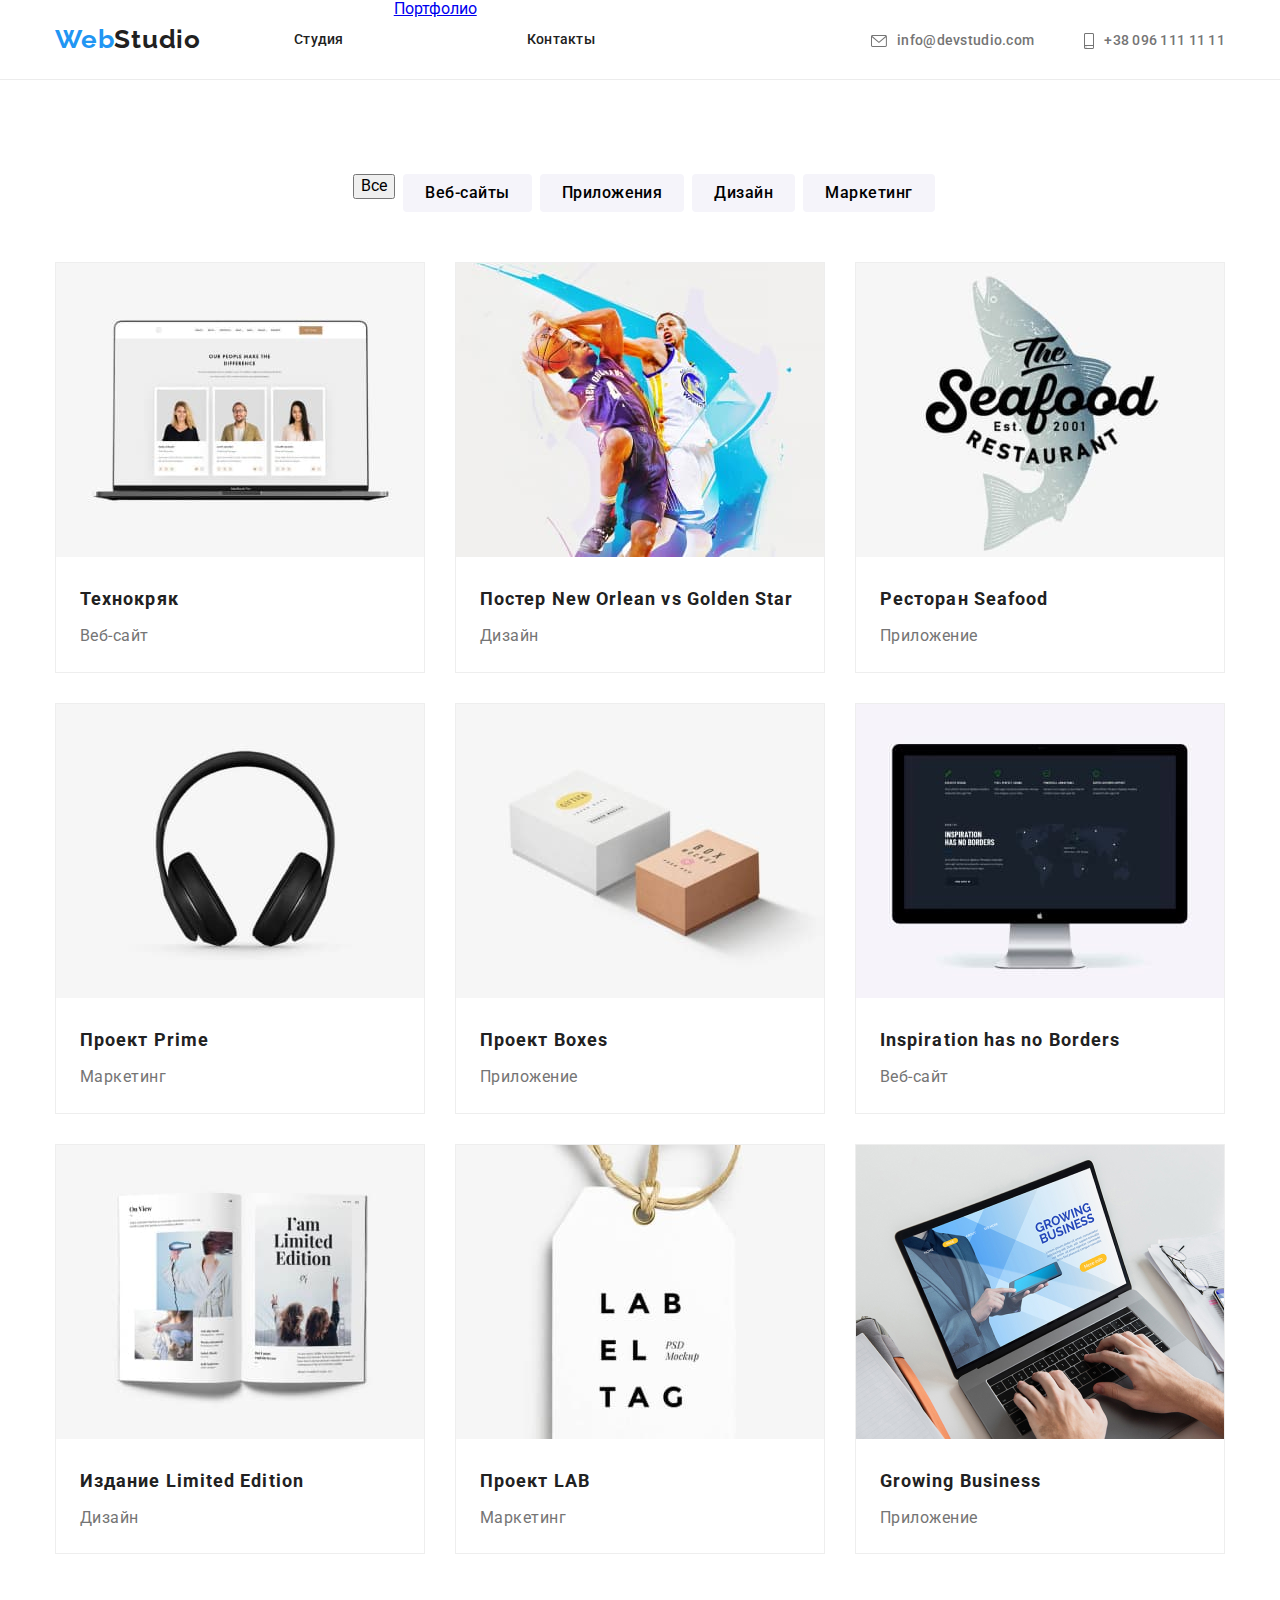
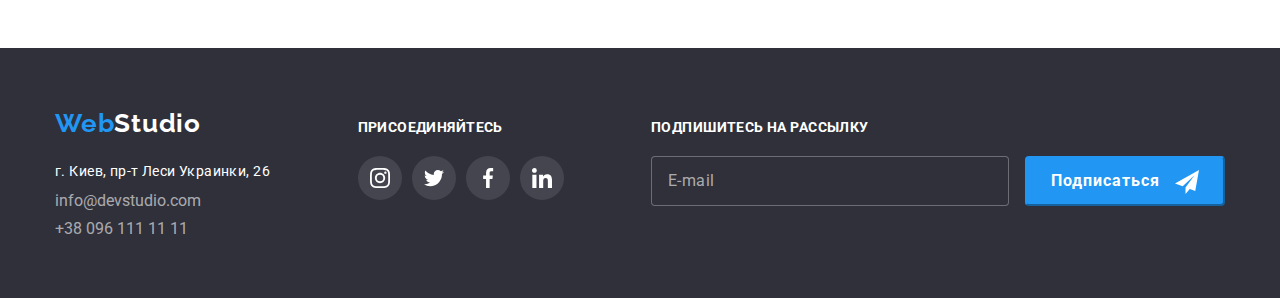
==== commit 0b089b02: "Исправил css Info" ====
--- a/portfolio.html
+++ b/portfolio.html
@@ -19,7 +19,7 @@
                                 class="logo-head__secondary">Studio</span></a>
                         <ul class="site-nav list">
                             <li class="site-nav__item"><a href="./index.html" class="site-nav__link">Студия</a></li>
-                            <li class="site-nav__item"><a href="./portfolio.html" class="site-nav__link_current">Портфолио</a></li>
+                            <li class="site-nav__item"><a href="./portfolio.html" class="site-nav__link--current">Портфолио</a></li>
                             <li class="site-nav__item"><a href="#" class="site-nav__link">Контакты</a></li>
                         </ul>
                     </nav>
@@ -43,7 +43,7 @@
             <!-- Надо спрятать H1 -->
             <h1 class="visually-hidden">Спрячем</h1>
             <ul class="carousel__list list">
-                <li class="carousel__item"><button type="button" class="carousel__filter_current">Все</button></li>
+                <li class="carousel__item"><button type="button" class="carousel__filter--current">Все</button></li>
                 <li class="carousel__item"><button type="button" class="carousel__filter">Веб-сайты</button></li>
                 <li class="carousel__item"><button type="button" class="carousel__filter">Приложения</button></li>
                 <li class="carousel__item"><button type="button" class="carousel__filter">Дизайн</button></li>
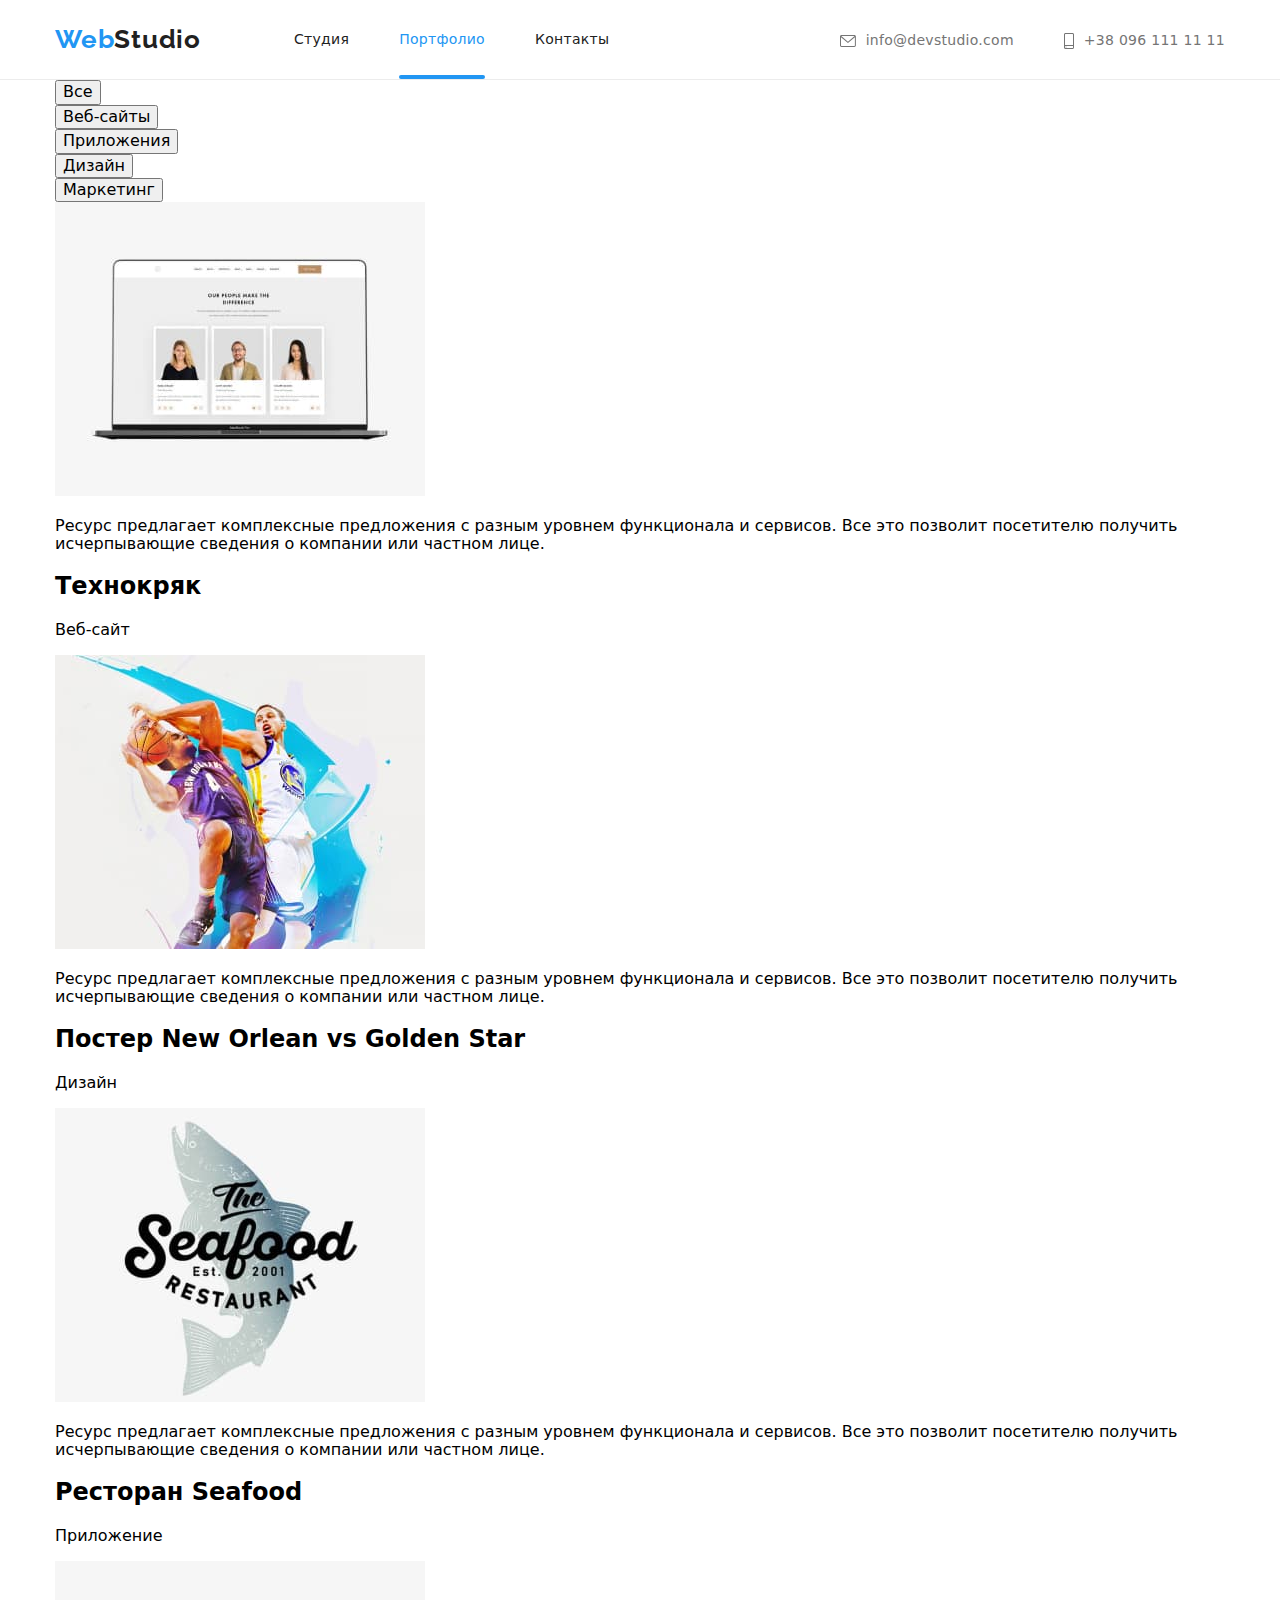
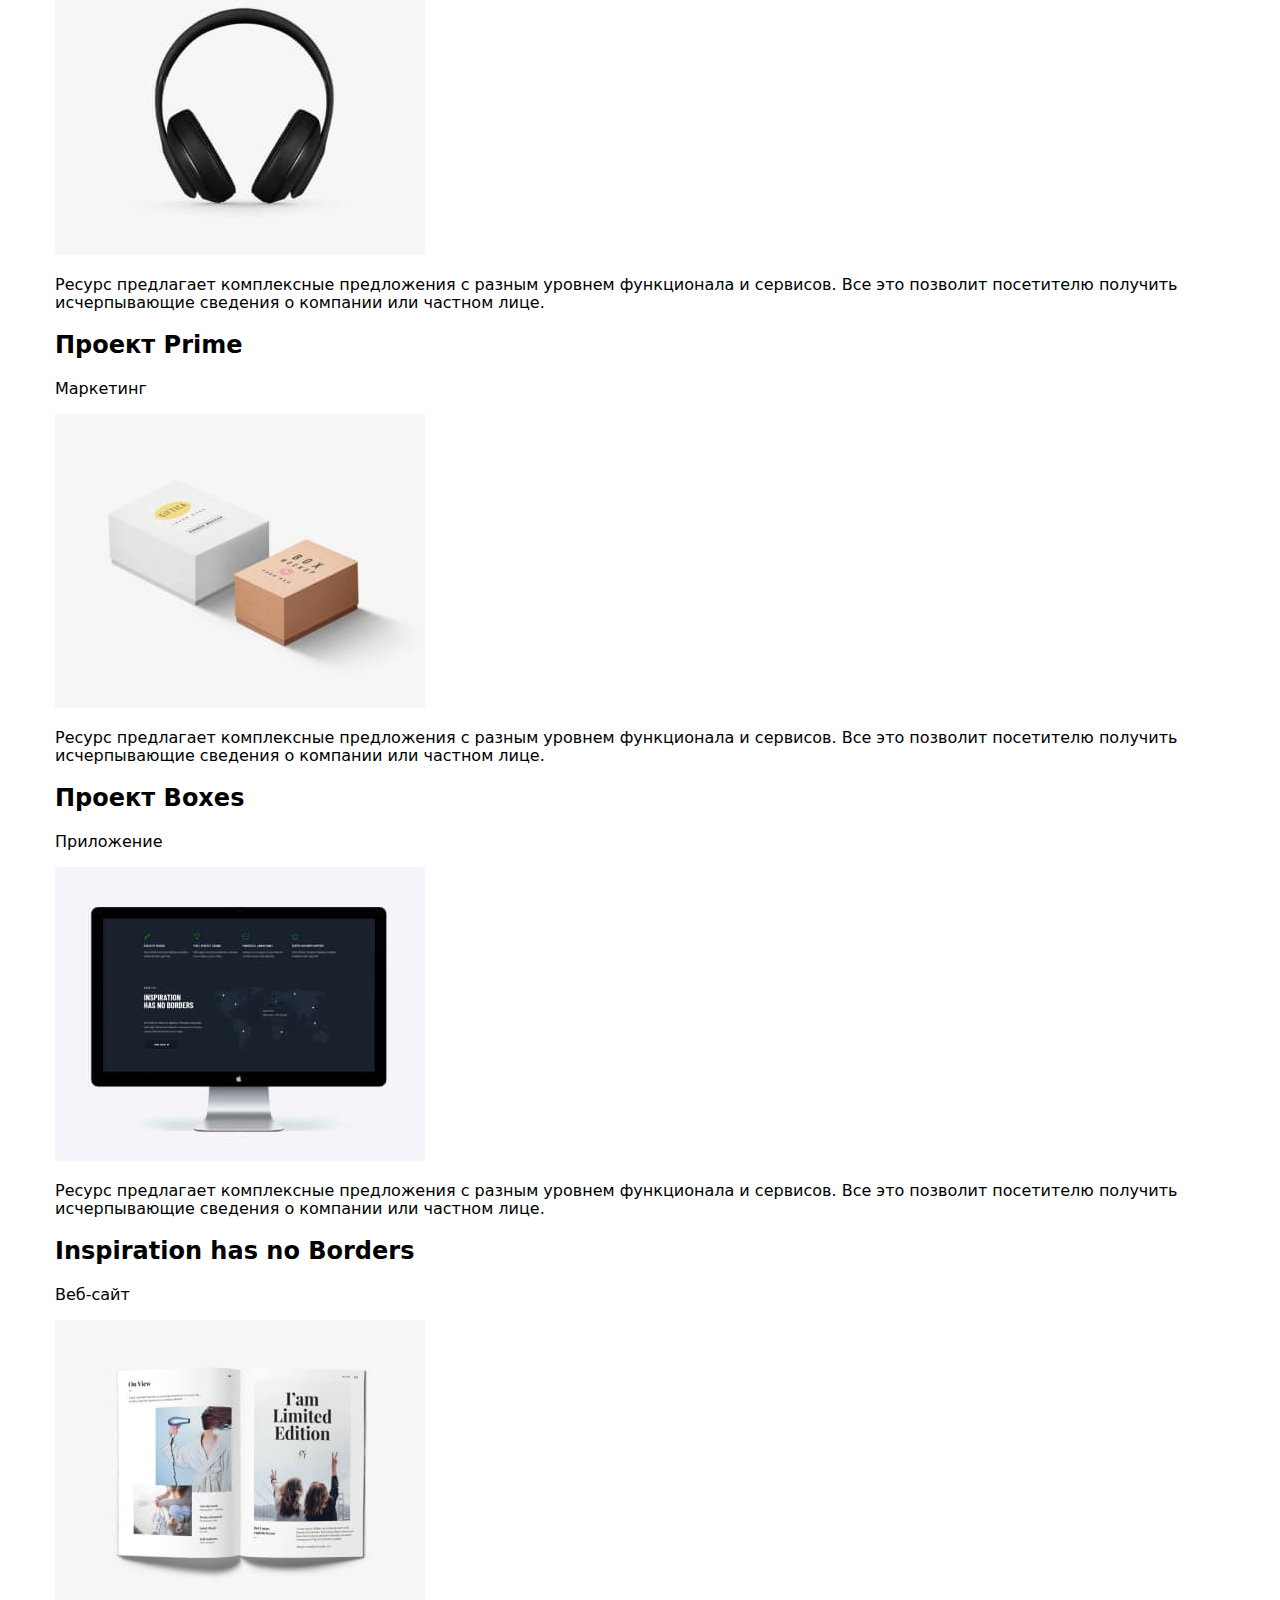
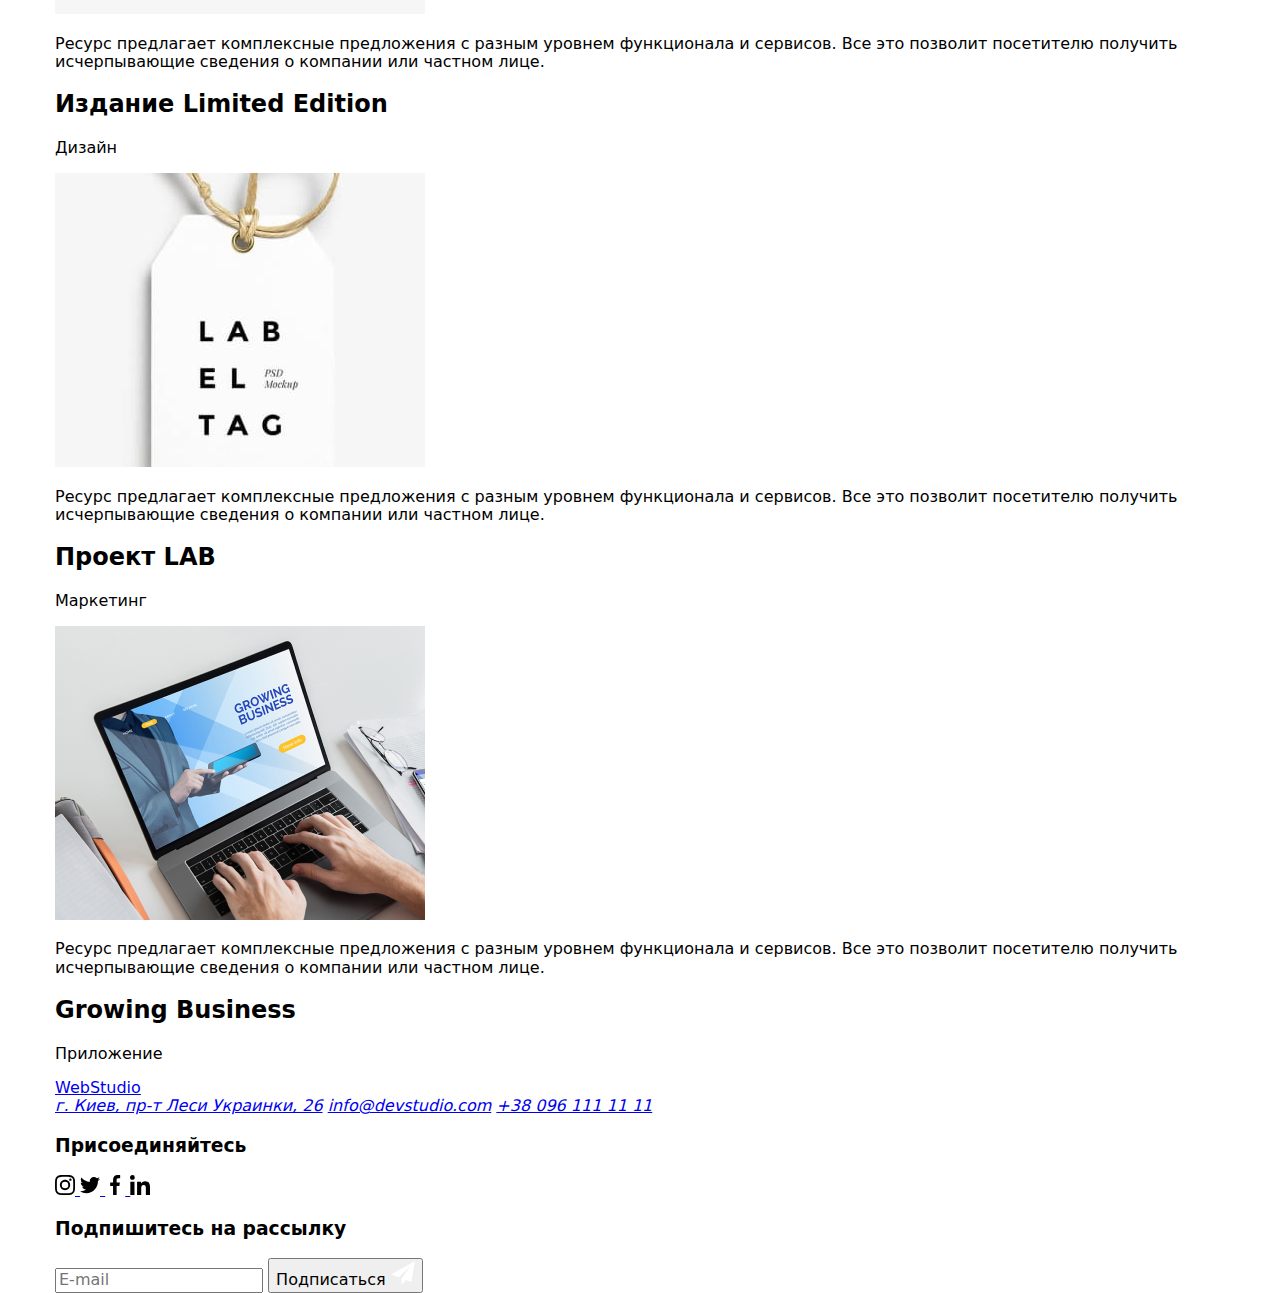
==== commit 0e3af1c5: "Хедер scss" ====
--- a/portfolio.html
+++ b/portfolio.html
@@ -9,7 +9,7 @@
     <link rel="preconnect" href="https://fonts.gstatic.com" crossorigin>
     <link href="https://fonts.googleapis.com/css2?family=Raleway:wght@700&family=Roboto:wght@400;500;700;900&display=swap" rel="stylesheet">
     <link rel="stylesheet" href="https://cdnjs.cloudflare.com/ajax/libs/modern-normalize/1.1.0/modern-normalize.min.css">
-    <link rel="stylesheet" href="./css/styles.css">
+    <link rel="stylesheet" href="./css/main.min.css">
     </head>
         <body>
             <header class="page-header">
--- a/css/main.min.css
+++ b/css/main.min.css
@@ -0,0 +1 @@
+.visually-hidden{position:absolute;width:1px;height:1px;margin:-1px;border:0;padding:0;white-space:nowrap;-webkit-clip-path:inset(100%);clip-path:inset(100%);clip:rect(0 0 0 0);overflow:hidden}.list{list-style:none;margin:0;padding:0}.body{font-family:"Roboto",sans-serif,"Arial",sans-serif;color:#757575;background-color:#fff}.container{width:1200px;padding-left:15px;padding-right:15px;margin:0 auto}.page-header{border-bottom:1px solid #ececec}.logo-head{text-decoration:none;cursor:default}.logo-head__primary{color:#2196f3;font-family:"Raleway";font-weight:700;font-size:26px;line-height:1.2;letter-spacing:.03em}.logo-head__secondary{color:#212121;font-family:"Raleway";font-weight:700;font-size:26px;line-height:1.2;letter-spacing:.03em}.main-nav{display:-webkit-box;display:-ms-flexbox;display:flex;-webkit-box-align:center;-ms-flex-align:center;align-items:center}.site-nav{display:-webkit-box;display:-ms-flexbox;display:flex;margin-left:93px}.site-nav__item{margin-right:50px}.site-nav__item:last-child{margin-right:0}.site-nav__link{position:relative;display:block;color:#212121;font-weight:500;font-size:14px;line-height:1.1;letter-spacing:.02em;text-decoration:none;cursor:default;padding-top:32px;padding-bottom:32px;-webkit-transition:250ms cubic-bezier(0.4, 0, 0.2, 1);transition:250ms cubic-bezier(0.4, 0, 0.2, 1)}.site-nav__link--current{position:relative;display:block;padding-top:32px;padding-bottom:32px;color:#2196f3;font-weight:500;font-size:14px;line-height:1.1;letter-spacing:.02em;text-decoration:none;cursor:default}.site-nav__link:hover,.site-nav__link:focus{color:#2196f3}.site-nav__link::after{content:"";position:absolute;bottom:0;display:block;width:100%;height:4px;background-color:#2196f3;border-radius:2px;-webkit-transition:250ms cubic-bezier(0.4, 0, 0.2, 1);transition:250ms cubic-bezier(0.4, 0, 0.2, 1);opacity:0}.site-nav__link--current::after{content:"";position:absolute;bottom:0;display:block;width:100%;height:4px;background-color:#2196f3;border-radius:2px;opacity:1}.site-nav__link:hover::after,.site-nav__link:focus::after{content:"";position:absolute;bottom:0;display:block;width:100%;height:4px;background-color:#2196f3;border-radius:2px;-webkit-transition:250ms cubic-bezier(0.4, 0, 0.2, 1);transition:250ms cubic-bezier(0.4, 0, 0.2, 1);opacity:1}.info{display:-webkit-box;display:-ms-flexbox;display:flex;margin-left:auto}.info__item{-webkit-box-align:center;-ms-flex-align:center;align-items:center}.info__item+.info__item{margin-left:50px}.info__item+.info__item:hover,.info__item+.info__item :focus{fill:#2196f3;color:#2196f3;-webkit-transition:250ms cubic-bezier(0.4, 0, 0.2, 1);transition:250ms cubic-bezier(0.4, 0, 0.2, 1)}.info__link{color:#757575;fill:#757575;font-weight:500;font-size:14px;line-height:1.1;letter-spacing:.02em;text-decoration:none;cursor:default;-webkit-transition:250ms cubic-bezier(0.4, 0, 0.2, 1);transition:250ms cubic-bezier(0.4, 0, 0.2, 1)}.info__link:hover,.info__link :focus{fill:#2196f3;color:#2196f3;-webkit-transition:250ms cubic-bezier(0.4, 0, 0.2, 1);transition:250ms cubic-bezier(0.4, 0, 0.2, 1)}.info__icon{margin-right:10px;vertical-align:middle}/*# sourceMappingURL=main.min.css.map */